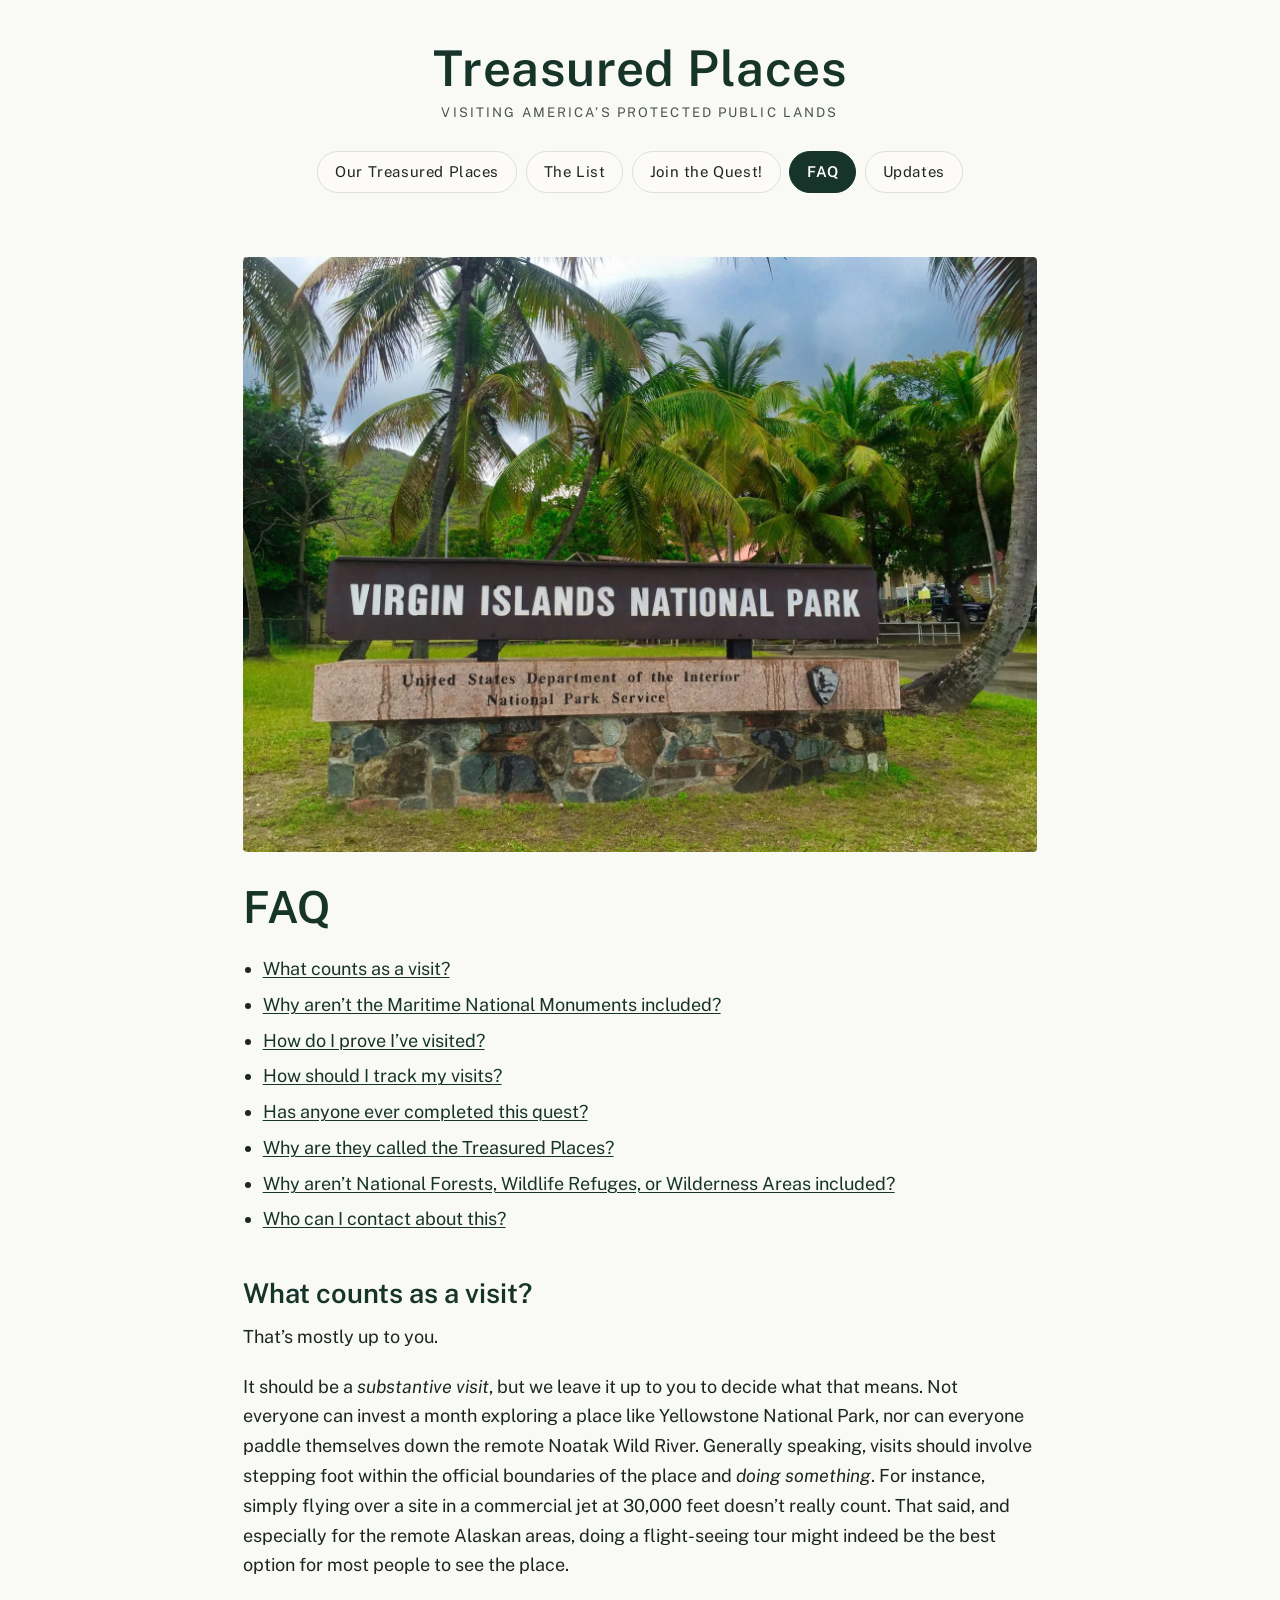
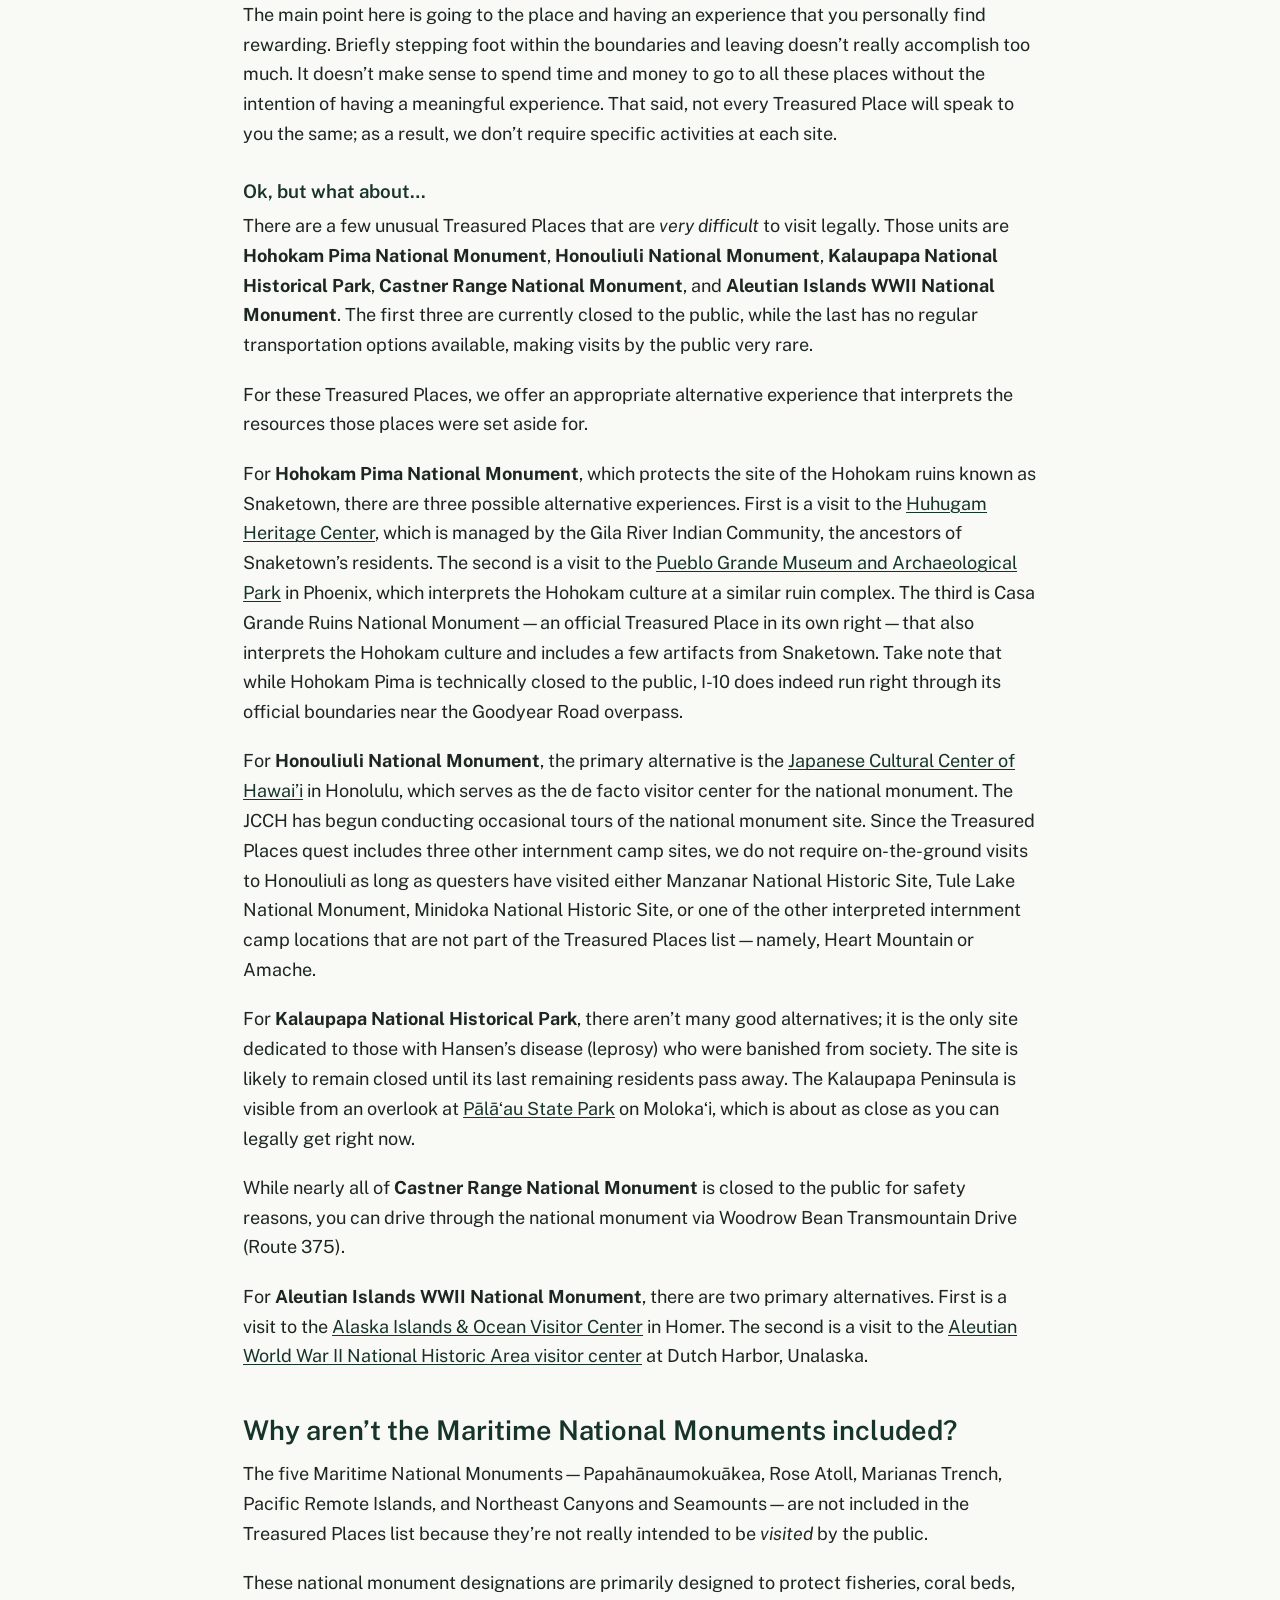
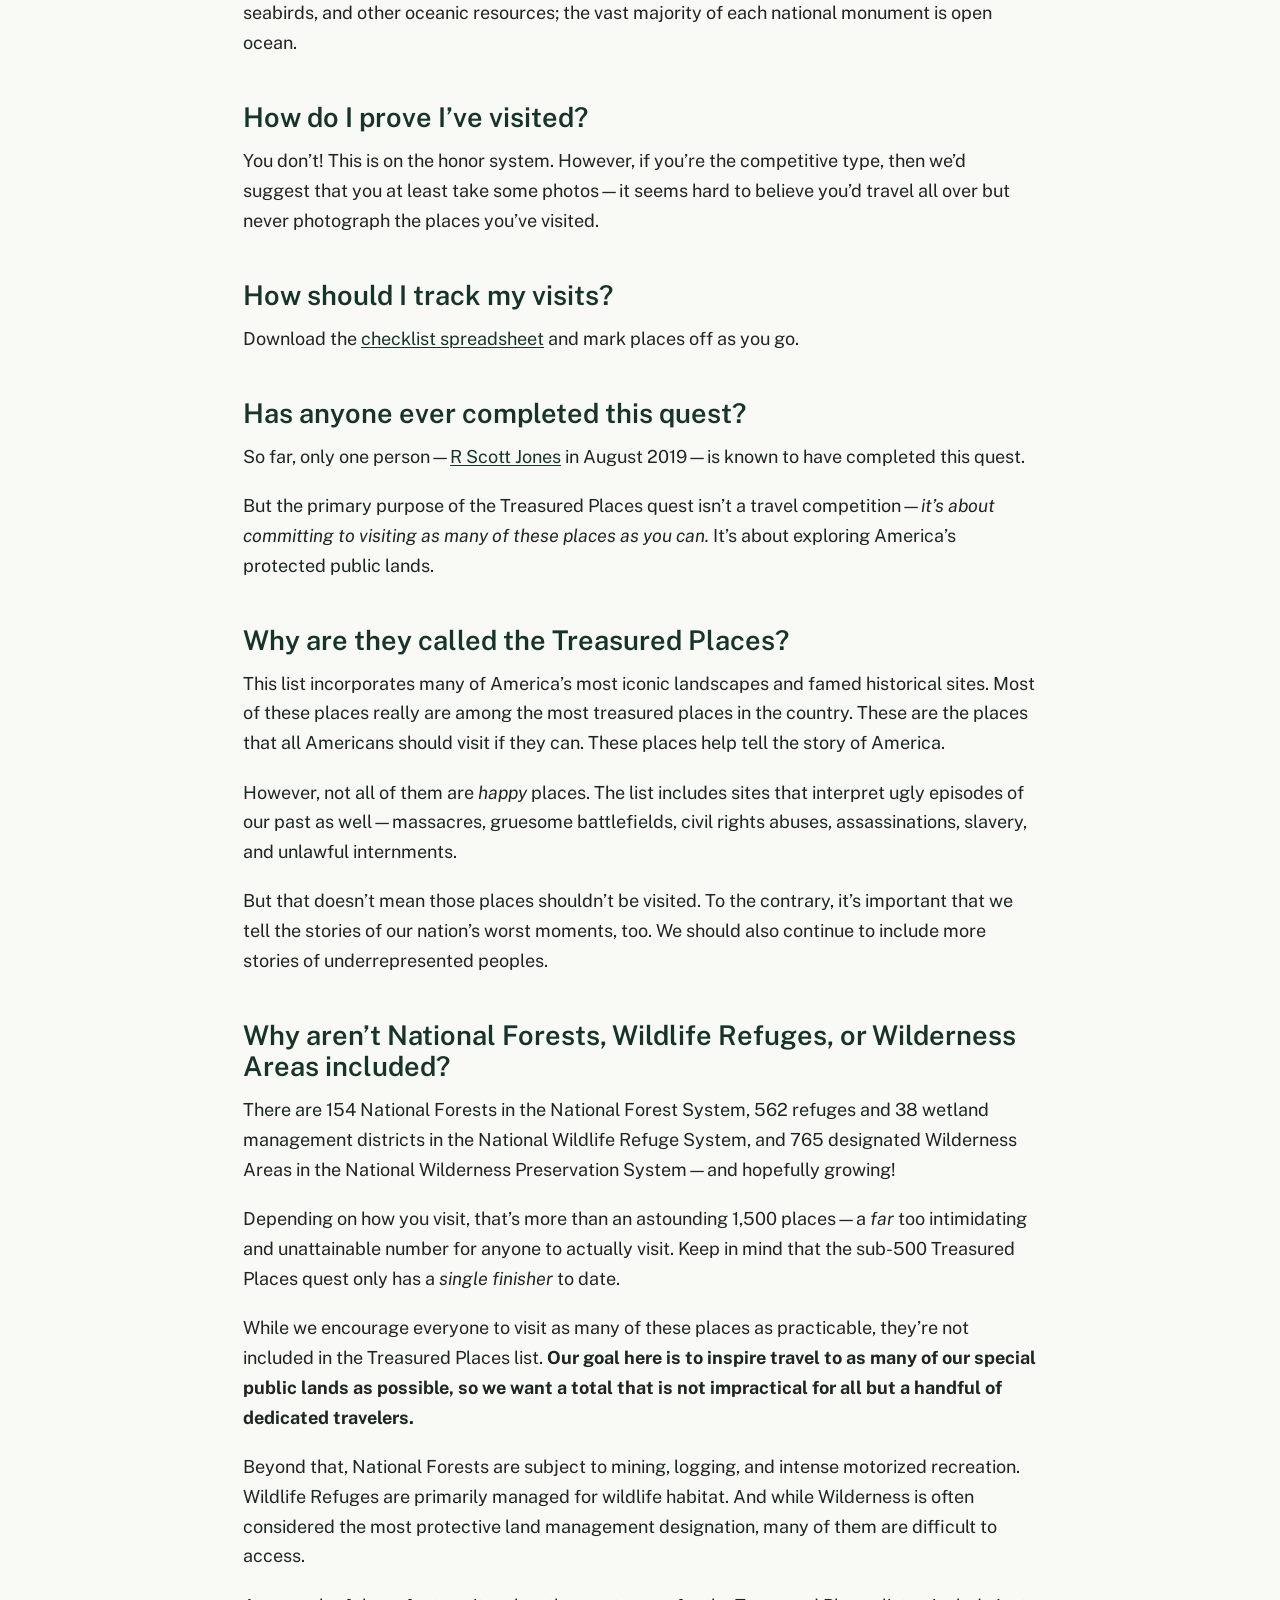
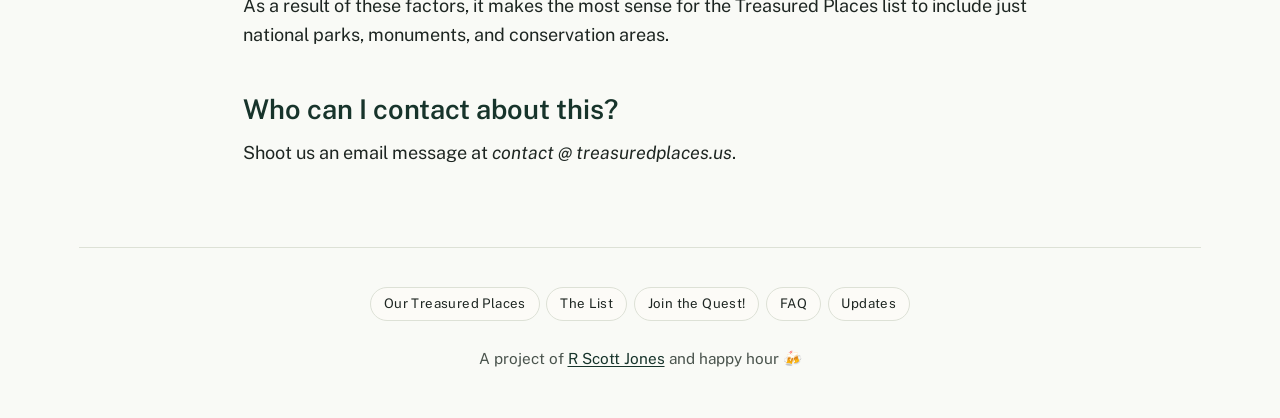
==== faq/index.html @ c6e3995e "Add files via upload" ====
<!DOCTYPE html>

<html lang="en">
<head>
<meta charset="utf-8"/>
<meta content="width=device-width, initial-scale=1" name="viewport"/>
<title>FAQ — Treasured Places</title>
<meta content="What counts as a visit, why the Maritime National Monuments are left out, how to track your progress, and other questions about the Treasured Places quest." name="description"/>
<link href="https://www.treasuredplaces.us/faq/" rel="canonical"/>
<link href="https://fonts.googleapis.com" rel="preconnect"/>
<link crossorigin="" href="https://fonts.gstatic.com" rel="preconnect"/>
<link href="https://fonts.googleapis.com/css2?family=Public+Sans:ital,wght@0,400;0,600;0,700;0,800;1,400&amp;display=swap" rel="stylesheet"/>
<link href="/assets/site.css" rel="stylesheet"/>
</head>
<body>
<a class="skip" href="#content">Skip to content</a>
<div class="page">
<header class="masthead">
<div class="sign">
<div class="sign-inner">
<a href="/">
<p class="sign-title">Treasured Places</p>
<p class="sign-tagline">Visiting America’s Protected Public Lands</p>
</a>
</div>
</div>
</header>
<nav aria-label="Main" class="nav-bar">
<div class="nav-wrap">
<button aria-controls="site-nav" aria-expanded="false" class="nav-toggle" type="button">
<span aria-hidden="true" class="bars"></span> Menu
    </button>
<ul class="nav-list" id="site-nav">
<li><a href="/">Our Treasured Places</a></li>
<li><a href="/list/">The List</a></li>
<li><a href="/join/">Join the Quest!</a></li>
<li><a aria-current="page" href="/faq/">FAQ</a></li>
<li><a href="/updates/">Updates</a></li>
</ul>
</div>
</nav>
<main id="content">
<div class="wrap">
<figure class="hero-figure">
<img alt="Virgin Islands National Park entrance sign" height="1200" src="/images/faq-hero.jpg" width="1600"/>
</figure>
<h1>FAQ</h1>
<ul class="toc">
<li><a href="#whatcounts">What counts as a visit?</a></li>
<li><a href="#maritime">Why aren’t the Maritime National Monuments included?</a></li>
<li><a href="#proof">How do I prove I’ve visited?</a></li>
<li><a href="#track">How should I track my visits?</a></li>
<li><a href="#finishers">Has anyone ever completed this quest?</a></li>
<li><a href="#treasured">Why are they called the Treasured Places?</a></li>
<li><a href="#otherlands">Why aren’t National Forests, Wildlife Refuges, or Wilderness Areas included?</a></li>
<li><a href="#contact">Who can I contact about this?</a></li>
</ul>
<h2 id="whatcounts">What counts as a visit?</h2>
<p>That’s mostly up to you.</p>
<p>It should be a <em>substantive visit</em>, but we leave it up to you to decide what that means. Not everyone can invest a month exploring a place like Yellowstone National Park, nor can everyone paddle themselves down the remote Noatak Wild River. Generally speaking, visits should involve stepping foot within the official boundaries of the place and <em>doing something</em>. For instance, simply flying over a site in a commercial jet at 30,000 feet doesn’t really count. That said, and especially for the remote Alaskan areas, doing a flight-seeing tour might indeed be the best option for most people to see the place.</p>
<p>The main point here is going to the place and having an experience that you personally find rewarding. Briefly stepping foot within the boundaries and leaving doesn’t really accomplish too much. It doesn’t make sense to spend time and money to go to all these places without the intention of having a meaningful experience. That said, not every Treasured Place will speak to you the same; as a result, we don’t require specific activities at each site.</p>
<h3 id="alternatives">Ok, but what about…</h3>
<p>There are a few unusual Treasured Places that are <em>very difficult</em> to visit legally. Those units are <strong>Hohokam Pima National Monument</strong>, <strong>Honouliuli National Monument</strong>, <strong>Kalaupapa National Historical Park</strong>, <strong>Castner Range National Monument</strong>, and <strong>Aleutian Islands WWII National Monument</strong>. The first three are currently closed to the public, while the last has no regular transportation options available, making visits by the public very rare.</p>
<p>For these Treasured Places, we offer an appropriate alternative experience that interprets the resources those places were set aside for.</p>
<p>For <strong>Hohokam Pima National Monument</strong>, which protects the site of the Hohokam ruins known as Snaketown, there are three possible alternative experiences. First is a visit to the <a href="http://www.grichhc.org/">Huhugam Heritage Center</a>, which is managed by the Gila River Indian Community, the ancestors of Snaketown’s residents. The second is a visit to the <a href="https://www.phoenix.gov/parks/arts-culture-history/pueblo-grande">Pueblo Grande Museum and Archaeological Park</a> in Phoenix, which interprets the Hohokam culture at a similar ruin complex. The third is Casa Grande Ruins National Monument—an official Treasured Place in its own right—that also interprets the Hohokam culture and includes a few artifacts from Snaketown. Take note that while Hohokam Pima is technically closed to the public, I-10 does indeed run right through its official boundaries near the Goodyear Road overpass.</p>
<p>For <strong>Honouliuli National Monument</strong>, the primary alternative is the <a href="https://www.jcch.com/">Japanese Cultural Center of Hawai’i</a> in Honolulu, which serves as the de facto visitor center for the national monument. The JCCH has begun conducting occasional tours of the national monument site. Since the Treasured Places quest includes three other internment camp sites, we do not require on-the-ground visits to Honouliuli as long as questers have visited either Manzanar National Historic Site, Tule Lake National Monument, Minidoka National Historic Site, or one of the other interpreted internment camp locations that are not part of the Treasured Places list—namely, Heart Mountain or Amache.</p>
<p>For <strong>Kalaupapa National Historical Park</strong>, there aren’t many good alternatives; it is the only site dedicated to those with Hansen’s disease (leprosy) who were banished from society. The site is likely to remain closed until its last remaining residents pass away. The Kalaupapa Peninsula is visible from an overlook at <a href="https://dlnr.hawaii.gov/dsp/parks/molokai/palaau-state-park/">Pālāʻau State Park</a> on Molokaʻi, which is about as close as you can legally get right now.</p>
<p>While nearly all of <strong>Castner Range National Monument</strong> is closed to the public for safety reasons, you can drive through the national monument via Woodrow Bean Transmountain Drive (Route 375).</p>
<p>For <strong>Aleutian Islands WWII National Monument</strong>, there are two primary alternatives. First is a visit to the <a href="https://www.fws.gov/refuge/alaska-maritime">Alaska Islands &amp; Ocean Visitor Center</a> in Homer. The second is a visit to the <a href="https://www.nps.gov/aleu/planyourvisit/visitorcenters.htm">Aleutian World War II National Historic Area visitor center</a> at Dutch Harbor, Unalaska.</p>
<h2 id="maritime">Why aren’t the Maritime National Monuments included?</h2>
<p>The five Maritime National Monuments—Papahānaumokuākea, Rose Atoll, Marianas Trench, Pacific Remote Islands, and Northeast Canyons and Seamounts—are not included in the Treasured Places list because they’re not really intended to be <em>visited</em> by the public.</p>
<p>These national monument designations are primarily designed to protect fisheries, coral beds, seabirds, and other oceanic resources; the vast majority of each national monument is open ocean.</p>
<h2 id="proof">How do I prove I’ve visited?</h2>
<p>You don’t! This is on the honor system. However, if you’re the competitive type, then we’d suggest that you at least take some photos—it seems hard to believe you’d travel all over but never photograph the places you’ve visited.</p>
<h2 id="track">How should I track my visits?</h2>
<p>Download the <a download="" href="/data/treasured-places-checklist.csv">checklist spreadsheet</a> and mark places off as you go.</p>
<h2 id="finishers">Has anyone ever completed this quest?</h2>
<p>So far, only one person—<a href="https://rscottjones.com">R Scott Jones</a> in August 2019—is known to have completed this quest.</p>
<p>But the primary purpose of the Treasured Places quest isn’t a travel competition—<em>it’s about committing to visiting as many of these places as you can.</em> It’s about exploring America’s protected public lands.</p>
<h2 id="treasured">Why are they called the Treasured Places?</h2>
<p>This list incorporates many of America’s most iconic landscapes and famed historical sites. Most of these places really are among the most treasured places in the country. These are the places that all Americans should visit if they can. These places help tell the story of America.</p>
<p>However, not all of them are <em>happy</em> places. The list includes sites that interpret ugly episodes of our past as well—massacres, gruesome battlefields, civil rights abuses, assassinations, slavery, and unlawful internments.</p>
<p>But that doesn’t mean those places shouldn’t be visited. To the contrary, it’s important that we tell the stories of our nation’s worst moments, too. We should also continue to include more stories of underrepresented peoples.</p>
<h2 id="otherlands">Why aren’t National Forests, Wildlife Refuges, or Wilderness Areas included?</h2>
<p>There are 154 National Forests in the National Forest System, 562 refuges and 38 wetland management districts in the National Wildlife Refuge System, and 765 designated Wilderness Areas in the National Wilderness Preservation System—and hopefully growing!</p>
<p>Depending on how you visit, that’s more than an astounding 1,500 places—a <em>far</em> too intimidating and unattainable number for anyone to actually visit. Keep in mind that the sub-500 Treasured Places quest only has a <em>single finisher</em> to date.</p>
<p>While we encourage everyone to visit as many of these places as practicable, they’re not included in the Treasured Places list. <strong>Our goal here is to inspire travel to as many of our special public lands as possible, so we want a total that is not impractical for all but a handful of dedicated travelers.</strong></p>
<p>Beyond that, National Forests are subject to mining, logging, and intense motorized recreation. Wildlife Refuges are primarily managed for wildlife habitat. And while Wilderness is often considered the most protective land management designation, many of them are difficult to access.</p>
<p>As a result of these factors, it makes the most sense for the Treasured Places list to include just national parks, monuments, and conservation areas.</p>
<h2 id="contact">Who can I contact about this?</h2>
<p>Shoot us an email message at <em>contact @ treasuredplaces.us</em>.</p>
</div>
</main>
<footer class="site-footer">
<div class="footer-wrap">
<ul class="footer-nav">
<li><a href="/">Our Treasured Places</a></li>
<li><a href="/list/">The List</a></li>
<li><a href="/join/">Join the Quest!</a></li>
<li><a href="/faq/">FAQ</a></li>
<li><a href="/updates/">Updates</a></li>
</ul>
<p class="colophon">A project of <a href="https://rscottjones.com">R Scott Jones</a> and happy hour 🍻</p>
</div>
</footer>
</div>
<script src="/assets/nav.js"></script>
</body>
</html>
---- assets/site.css ----
/* Treasured Places — site styles
   Palette and type are set once here; every page uses this file. */

:root {
  --pine:        #17342b;
  --pine-deep:   #0d201a;
  --bark:        #46341f;
  --bark-light:  #5c462c;
  --paper:       #f9faf6;
  --paper-warm:  #fcfbf7;
  --ink:         #1e2622;
  --ink-soft:    #4a544d;
  --gold:        #c9a227;
  --rule:        #dde1d6;

  --display: "Public Sans", -apple-system, BlinkMacSystemFont, "Segoe UI", Roboto, Helvetica, Arial, sans-serif;
  --body: "Public Sans", -apple-system, BlinkMacSystemFont, "Segoe UI", Roboto, Helvetica, Arial, sans-serif;

  --measure: 49rem;
  --wide: 66rem;
}

*, *::before, *::after { box-sizing: border-box; }

html { font-size: 106.25%; -webkit-text-size-adjust: 100%; }

body {
  margin: 0;
  background: var(--paper);
  color: var(--ink);
  font-family: var(--body);
  font-size: 1.0625rem;
  line-height: 1.65;
}

img { max-width: 100%; height: auto; display: block; }

a { color: var(--pine); text-decoration-thickness: 1px; text-underline-offset: 2px; }
a:hover { color: var(--bark); }

:focus-visible {
  outline: 3px solid var(--gold);
  outline-offset: 2px;
}

.skip {
  position: absolute;
  left: -9999px;
  top: 0;
  background: var(--pine);
  color: #fff;
  padding: 0.75rem 1rem;
  z-index: 100;
}
.skip:focus { left: 0; }

/* ---------- Page-wide bounding column ---------- */

.page {
  max-width: var(--wide);
  margin: 0 auto;
}

/* ---------- Header: routed park sign ---------- */

.masthead {
  padding: 2rem 1rem 0.5rem;
}

.sign-inner {
  padding: 0.5rem 1rem;
  text-align: center;
}

.sign a { color: inherit; text-decoration: none; display: inline-block; }

.sign-title {
  font-family: var(--display);
  font-weight: 600;
  font-size: clamp(1.7rem, 6.5vw, 2.9rem);
  line-height: 1.05;
  letter-spacing: 0.01em;
  margin: 0;
  color: var(--pine);
}

.sign-tagline {
  margin: 0.45rem 0 0;
  font-size: 0.78rem;
  letter-spacing: 0.16em;
  text-transform: uppercase;
  color: var(--ink-soft);
}

/* ---------- Navigation ---------- */

.nav-bar {
  padding: 0.5rem 1rem 1.25rem;
}

.nav-toggle {
  display: flex;
  align-items: center;
  justify-content: center;
  gap: 0.6rem;
  width: 100%;
  background: none;
  border: 1px solid var(--rule);
  border-radius: 4px;
  color: var(--pine);
  font: inherit;
  font-size: 0.85rem;
  letter-spacing: 0.14em;
  text-transform: uppercase;
  padding: 0.6rem 0.85rem;
  cursor: pointer;
}

.nav-toggle:hover { border-color: var(--gold); }

.nav-toggle .bars {
  position: relative;
  width: 18px;
  height: 2px;
  background: var(--pine);
  flex: 0 0 auto;
}
.nav-toggle .bars::before,
.nav-toggle .bars::after {
  content: "";
  position: absolute;
  left: 0;
  width: 18px;
  height: 2px;
  background: var(--pine);
  transition: transform 0.18s ease;
}
.nav-toggle .bars::before { top: -6px; }
.nav-toggle .bars::after { top: 6px; }

.nav-toggle[aria-expanded="true"] .bars { background: transparent; }
.nav-toggle[aria-expanded="true"] .bars::before { transform: translateY(6px) rotate(45deg); }
.nav-toggle[aria-expanded="true"] .bars::after { transform: translateY(-6px) rotate(-45deg); }

.nav-list {
  list-style: none;
  margin: 1rem 0 0;
  padding: 0;
  display: flex;
  flex-wrap: wrap;
  justify-content: center;
  gap: 0.5rem;
}

.nav-list[hidden] { display: none; }

.nav-list a {
  display: inline-block;
  padding: 0.45rem 1rem;
  color: var(--ink);
  background: var(--paper-warm);
  border: 1px solid var(--rule);
  border-radius: 999px;
  text-decoration: none;
  font-size: 0.88rem;
  letter-spacing: 0.04em;
  transition: background-color 0.15s ease, color 0.15s ease, border-color 0.15s ease;
}

.nav-list a:hover,
.nav-list a:focus-visible {
  background: var(--pine);
  border-color: var(--pine);
  color: #fff;
}

.nav-list a[aria-current="page"] {
  background: var(--pine);
  border-color: var(--pine);
  color: #fff;
  font-weight: 600;
}

@media (min-width: 46rem) {
  .nav-toggle { display: none; }
  .nav-list[hidden] { display: flex; }
  .nav-list { margin-top: 0; }
}

/* ---------- Page body ---------- */

main { display: block; }

.hero-figure { margin: 0 0 1.75rem; }
.hero-figure img {
  display: block;
  width: 100%;
  height: auto;
  border-radius: 4px;
}
.hero-figure figcaption {
  margin: 0.6rem 0 0;
  font-size: 0.8rem;
  color: var(--ink-soft);
}

.wrap {
  max-width: var(--measure);
  margin: 0 auto;
  padding: 2.5rem 1.15rem 3.5rem;
}


h1, h2, h3 {
  font-family: var(--display);
  color: var(--pine);
  line-height: 1.15;
  font-weight: 600;
}

h1 {
  font-size: clamp(1.85rem, 5.5vw, 2.6rem);
  margin: 0 0 1.25rem;
}

h2 {
  font-size: clamp(1.3rem, 4vw, 1.6rem);
  margin: 2.6rem 0 0.75rem;
}

h3 {
  font-size: 1.1rem;
  margin: 1.9rem 0 0.5rem;
}

p { margin: 0 0 1.15rem; }

.lede { font-size: 1.15rem; color: var(--ink); }

.tally-grid {
  display: grid;
  grid-template-columns: 1fr;
  gap: 0.75rem;
  margin: 1.75rem 0 0.75rem;
}

@media (min-width: 30rem) {
  .tally-grid { grid-template-columns: repeat(3, minmax(0, 1fr)); }
}

.tally-card {
  background: var(--paper-warm);
  border: 2px solid var(--pine);
  border-radius: 12px;
  padding: 1.25rem 0.75rem;
  text-align: center;
}

.tally-card .count {
  font-weight: 800;
  font-size: 2.5rem;
  color: var(--pine);
  line-height: 1.1;
}

.tally-card .label {
  display: block;
  font-weight: 700;
  font-size: 0.8rem;
  color: var(--pine);
  margin-top: 0.5rem;
  letter-spacing: 0.03em;
  line-height: 1.35;
}

.tally-total {
  background: var(--pine);
  border: 2px solid var(--pine);
  border-radius: 12px;
  padding: 1.5rem;
  min-height: 6.75rem;
  display: flex;
  align-items: center;
  justify-content: center;
}

.tally-total-inner { display: inline-block; text-align: right; }

.tally-total .line {
  font-weight: 700;
  font-size: 1.6rem;
  color: #fff;
  line-height: 1.05;
  white-space: nowrap;
}

@media (min-width: 30rem) {
  .tally-total .line { font-size: 2.1rem; }
}

.tally-total .caption {
  display: block;
  font-weight: 400;
  font-size: 0.7rem;
  color: #a9c0b4;
  margin-top: 0.15rem;
  letter-spacing: 0.05em;
}

blockquote {
  margin: 1.75rem 0;
  padding-left: 1.15rem;
  border-left: 3px solid var(--rule);
  font-style: italic;
  color: var(--ink-soft);
}

.btn-row { text-align: center; margin: 2rem 0; }

.btn {
  display: inline-block;
  background: var(--pine);
  color: #fff;
  text-decoration: none;
  font-weight: 600;
  letter-spacing: 0.03em;
  padding: 0.8rem 1.4rem;
  border-radius: 4px;
}
.btn:hover { background: var(--bark); color: #fff; }

.toc { padding-left: 1.15rem; }
.toc li { margin-bottom: 0.35rem; }

.note {
  font-size: 0.9rem;
  color: var(--ink-soft);
}

.info-box,
.alert-box {
  margin: 1.5rem 0;
  padding: 1rem 1.25rem;
  border-left: 4px solid;
  border-radius: 2px;
}
.info-box > :last-child,
.alert-box > :last-child { margin-bottom: 0; }

.info-box {
  background: #eaf4fb;
  border-left-color: #4a90c4;
}

.alert-box {
  background: #fdf6da;
  border-left-color: #cc9a1e;
}

/* ---------- The list ---------- */

.filters {
  display: grid;
  gap: 0.7rem;
  margin: 1.5rem 0 0.85rem;
  padding: 1.1rem;
  background: var(--paper-warm);
  border: 1px solid var(--rule);
  border-radius: 4px;
}

@media (min-width: 40rem) {
  .filters { grid-template-columns: 2fr 1fr 1fr 1fr; align-items: end; }
}

.filters label {
  display: block;
  font-size: 0.72rem;
  letter-spacing: 0.13em;
  text-transform: uppercase;
  color: var(--ink-soft);
  margin-bottom: 0.3rem;
}

.filters input,
.filters select {
  width: 100%;
  height: 2.85rem;
  font: inherit;
  font-size: 1rem;
  line-height: 1.2;
  padding: 0 0.7rem;
  border: 1px solid var(--rule);
  border-radius: 3px;
  background: #fff;
  color: var(--ink);
}

.result-count {
  font-size: 0.85rem;
  color: var(--ink-soft);
  margin: 0 0 1rem;
  font-variant-numeric: tabular-nums;
}

.list-table {
  width: 100%;
  border-collapse: collapse;
  font-size: 0.98rem;
}

.list-table th {
  text-align: left;
  font-family: var(--body);
  font-size: 0.72rem;
  letter-spacing: 0.13em;
  text-transform: uppercase;
  color: var(--ink-soft);
  border-bottom: 2px solid var(--pine);
  padding: 0.5rem 0.6rem;
}

.list-table td {
  padding: 0.65rem 0.6rem;
  border-bottom: 1px solid var(--rule);
  vertical-align: top;
}

.list-table tr:hover td { background: var(--paper-warm); }

/* Column widths: place name takes the remaining space; the three
   code columns stay tight so the table doesn't drift around. */
.list-table th:nth-child(2),
.list-table td:nth-child(2) { width: 5rem; }
.list-table th:nth-child(3),
.list-table td:nth-child(3) { width: 7rem; }
.list-table th:nth-child(4),
.list-table td:nth-child(4) { width: 9.5rem; }

.type-code {
  display: inline-block;
  font-size: 0.78rem;
  letter-spacing: 0.06em;
  font-weight: 600;
  color: var(--bark);
  white-space: nowrap;
}

.states { color: var(--ink-soft); font-size: 0.92rem; }
.managers { color: var(--ink-soft); font-size: 0.92rem; white-space: nowrap; }

.rownote {
  font-size: 0.75rem;
  text-transform: uppercase;
  letter-spacing: 0.08em;
  margin-left: 0.4rem;
}

/* Table collapses to stacked rows on small screens */
@media (max-width: 39.99rem) {
  .list-table thead { position: absolute; left: -9999px; }
  .list-table tr {
    display: block;
    border-bottom: 1px solid var(--rule);
    padding: 0.7rem 0;
  }
  .list-table td { display: inline; border: 0; padding: 0; }
  /* The fixed column widths above don't apply once rows stack. */
  .list-table td:nth-child(2),
  .list-table td:nth-child(3),
  .list-table td:nth-child(4) { width: auto; }
  .list-table td[data-col="name"] { display: block; font-size: 1.02rem; }
  .list-table td[data-col="type"]::after { content: " · "; color: var(--rule); }
  .list-table td[data-col="managers"]::after { content: " · "; color: var(--rule); }
  .list-table td[data-col="type"],
  .list-table td[data-col="states"],
  .list-table td[data-col="managers"] { font-size: 0.85rem; }
}

.abbrev {
  list-style: none;
  padding: 0;
  margin: 1rem 0 0;
  display: grid;
  gap: 0.45rem 1.25rem;
}
@media (min-width: 34rem) { .abbrev { grid-template-columns: 1fr 1fr; } }
.abbrev li { font-size: 0.92rem; }
.abbrev b { font-family: var(--display); color: var(--bark); }

/* ---------- Updates ---------- */

.post { padding-bottom: 2.25rem; border-bottom: 1px solid var(--rule); margin-bottom: 2.25rem; }
.post:last-of-type { border-bottom: 0; }
.post h2 { margin-top: 0; }

/* ---------- Quest roster ---------- */

.roster { list-style: none; padding: 0; margin: 1rem 0; }
.roster li { padding: 0.55rem 0; border-bottom: 1px solid var(--rule); }
.roster .finisher { font-weight: 700; }
.roster .links { display: block; margin: 0.2rem 0 0 1rem; font-size: 0.85rem; color: var(--ink-soft); }

.form-embed {
  margin: 1.5rem 0;
  border: 1px solid var(--rule);
  border-radius: 4px;
  overflow: hidden;
  background: #fff;
}
.form-embed iframe { display: block; width: 100%; border: 0; min-height: 720px; }

/* ---------- Footer ---------- */

.site-footer {
  color: var(--ink-soft);
  padding: 2.25rem 1.15rem 2.75rem;
  font-size: 0.9rem;
  text-align: center;
  border-top: 1px solid var(--rule);
}

.footer-nav {
  list-style: none;
  display: flex;
  flex-wrap: wrap;
  justify-content: center;
  gap: 0.4rem;
  padding: 0;
  margin: 0 0 1.5rem;
}
.footer-nav a {
  display: inline-block;
  padding: 0.3rem 0.75rem;
  color: var(--ink);
  background: var(--paper-warm);
  border: 1px solid var(--rule);
  border-radius: 999px;
  text-decoration: none;
  font-size: 0.78rem;
  letter-spacing: 0.03em;
  transition: background-color 0.15s ease, color 0.15s ease, border-color 0.15s ease;
}
.footer-nav a:hover,
.footer-nav a:focus-visible {
  background: var(--pine);
  border-color: var(--pine);
  color: #fff;
}

.colophon { margin: 0; }
.colophon a { color: var(--pine); }

@media (prefers-reduced-motion: reduce) {
  *, *::before, *::after { transition: none !important; animation: none !important; }
}
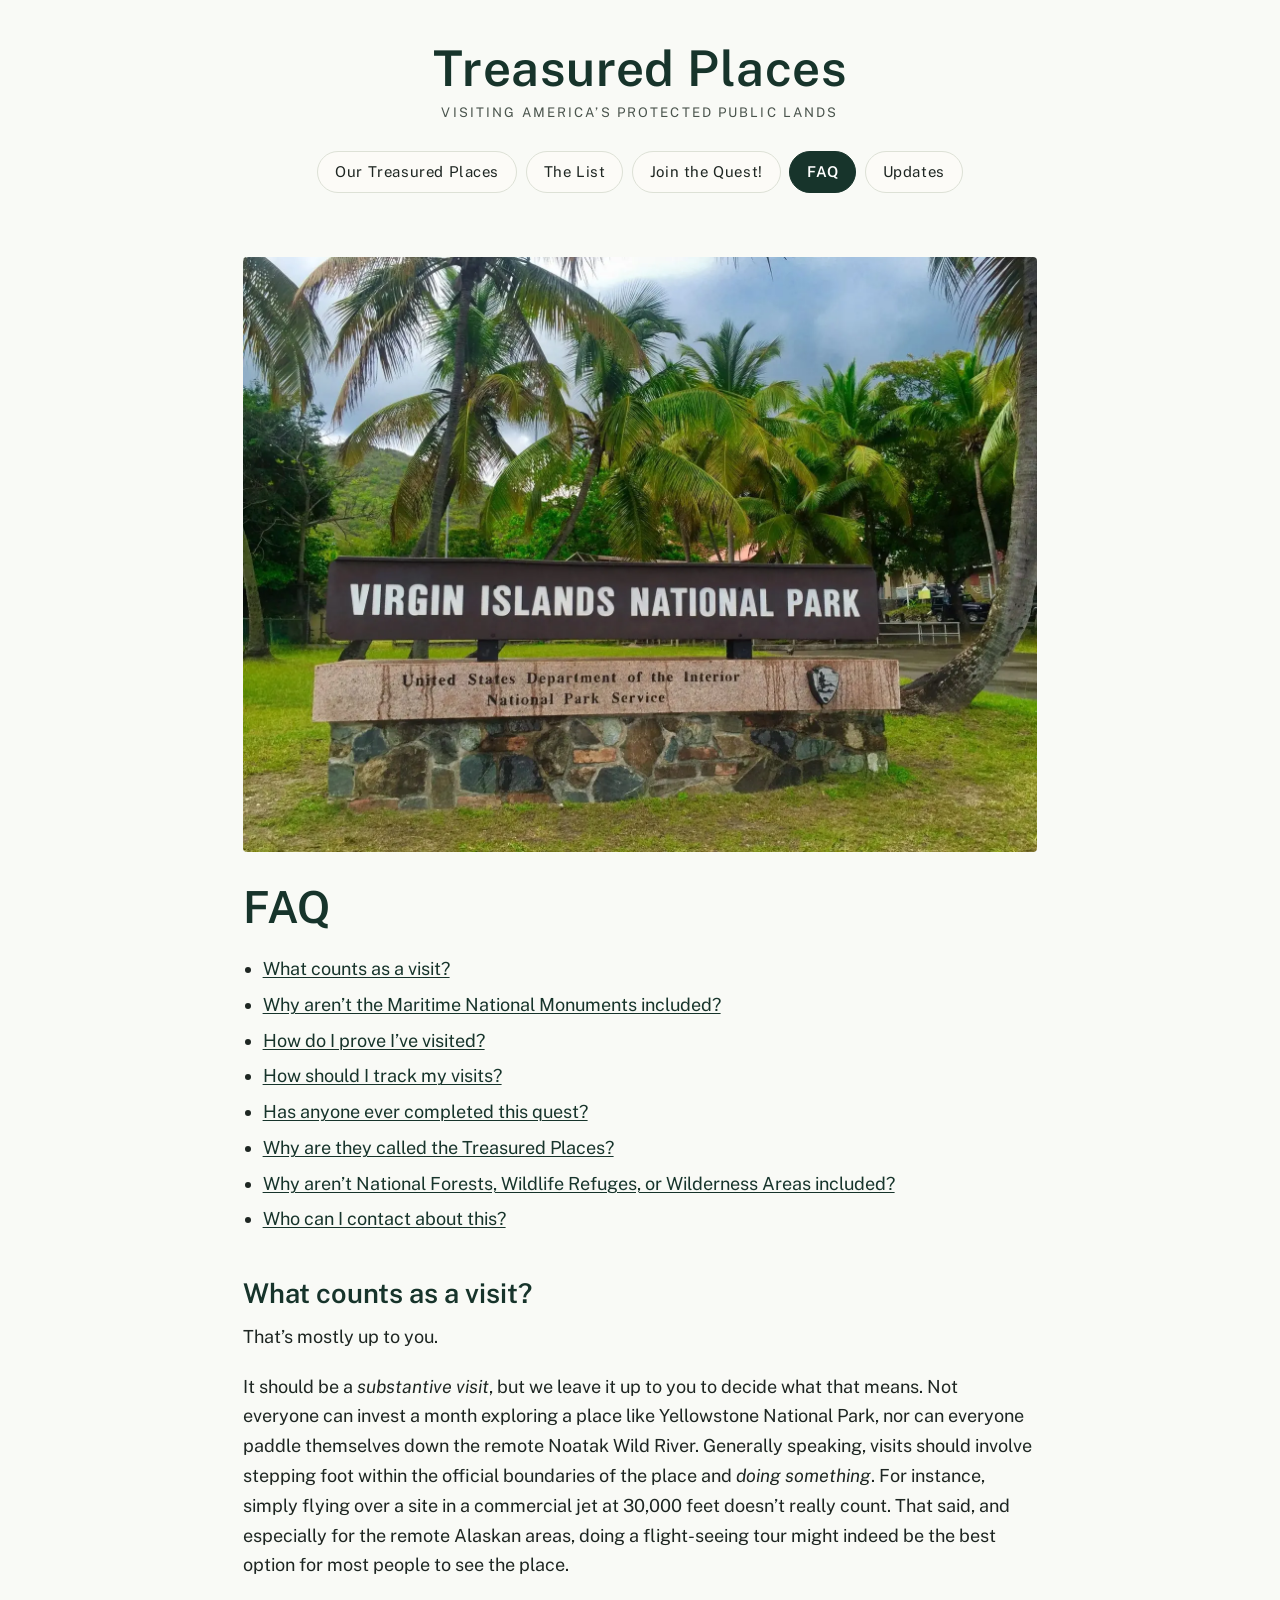
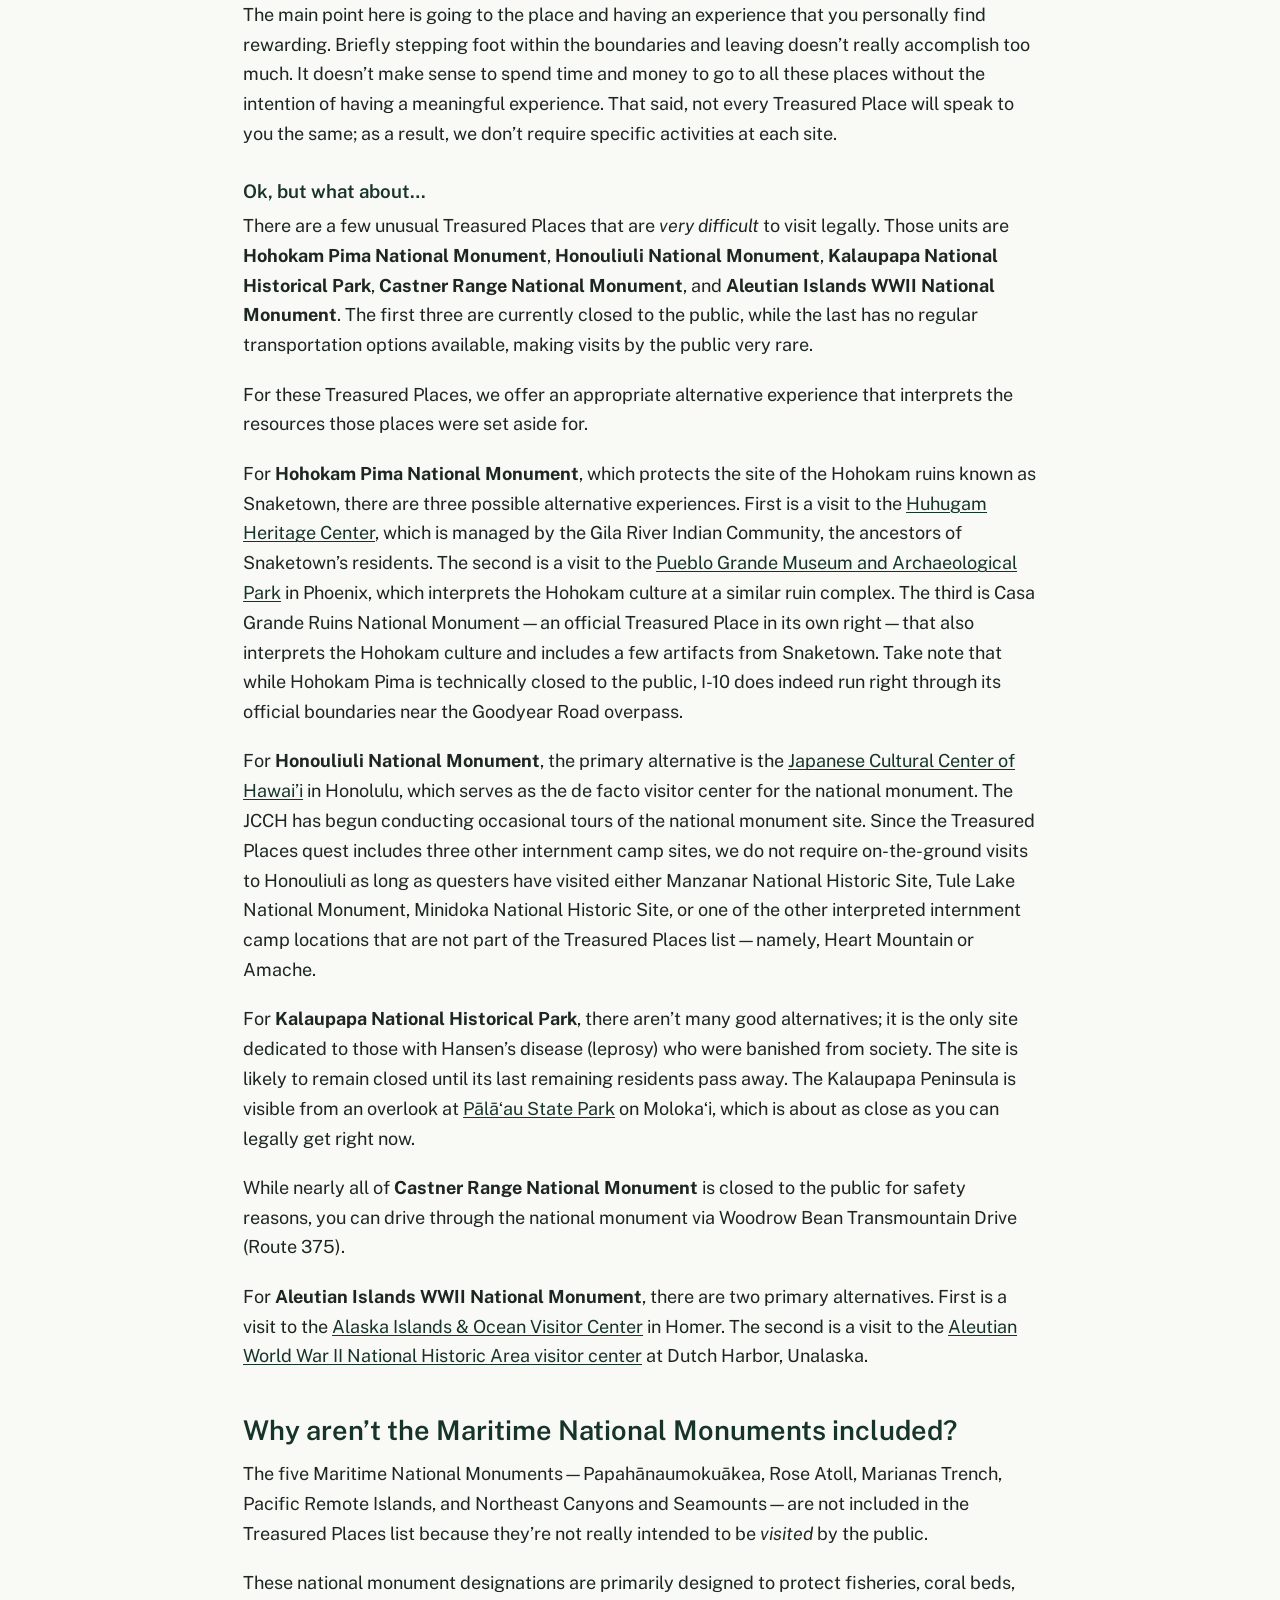
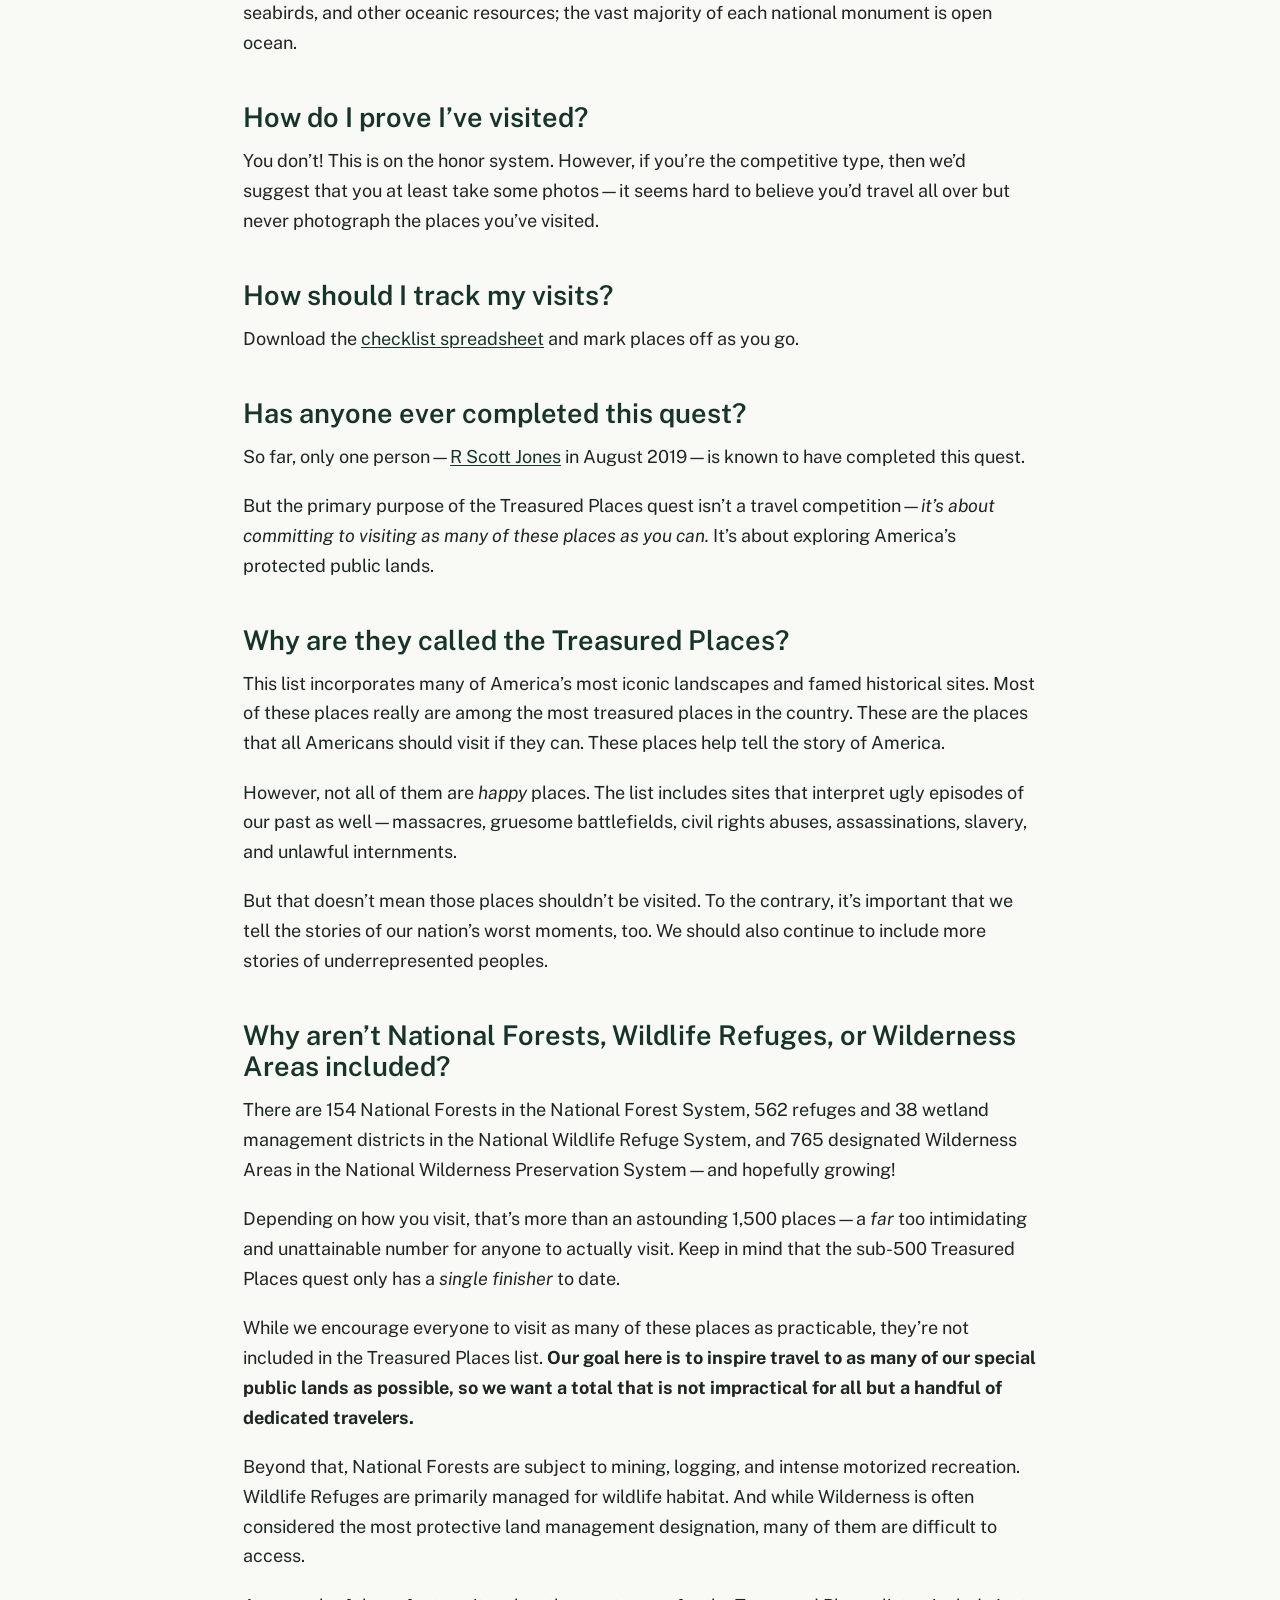
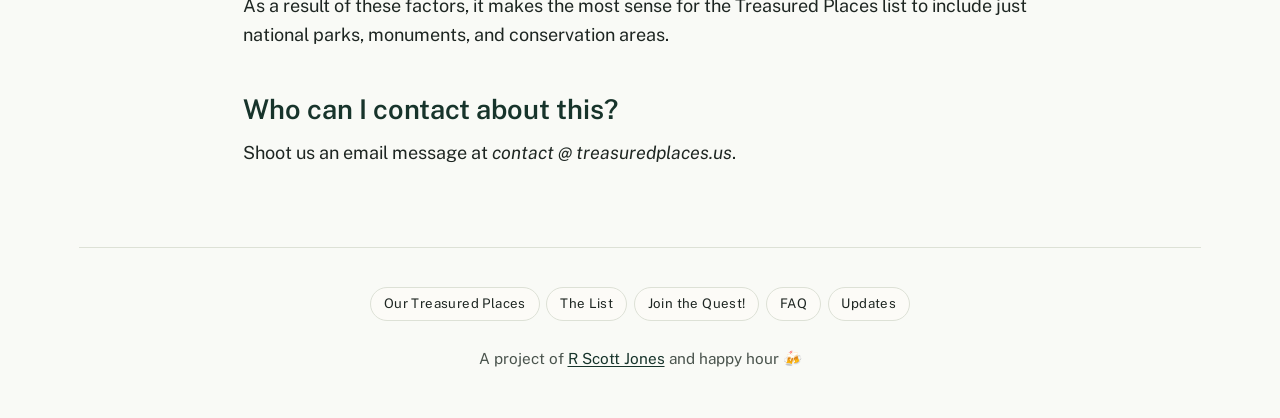
==== commit 1cc9c146: "Add files via upload" ====
--- a/faq/index.html
+++ b/faq/index.html
@@ -11,6 +11,20 @@
 <link crossorigin="" href="https://fonts.gstatic.com" rel="preconnect"/>
 <link href="https://fonts.googleapis.com/css2?family=Public+Sans:ital,wght@0,400;0,600;0,700;0,800;1,400&amp;display=swap" rel="stylesheet"/>
 <link href="/assets/site.css" rel="stylesheet"/>
+<script defer src="https://tinylytics.app/embed/gyaA7aMjQQZesrWQ5vDx.js"></script>
+<link rel="icon" href="/favicon.svg" type="image/svg+xml"/>
+<link rel="icon" href="/favicon-32.png" sizes="32x32" type="image/png"/>
+<link rel="apple-touch-icon" href="/apple-touch-icon.png"/>
+<meta property="og:type" content="website"/>
+<meta property="og:site_name" content="Treasured Places"/>
+<meta property="og:title" content="FAQ — Treasured Places"/>
+<meta property="og:description" content="What counts as a visit, why the Maritime National Monuments are left out, how to track your progress, and other questions about the Treasured Places quest."/>
+<meta property="og:url" content="https://www.treasuredplaces.us/faq/"/>
+<meta property="og:image" content="https://www.treasuredplaces.us/images/social-card.jpg"/>
+<meta property="og:image:width" content="1200"/>
+<meta property="og:image:height" content="630"/>
+<meta property="og:image:alt" content="A wooden national park sign reading Thank You For Visiting Your National Park"/>
+<meta name="twitter:card" content="summary_large_image"/>
 </head>
 <body>
 <a class="skip" href="#content">Skip to content</a>
@@ -27,9 +41,6 @@
 </header>
 <nav aria-label="Main" class="nav-bar">
 <div class="nav-wrap">
-<button aria-controls="site-nav" aria-expanded="false" class="nav-toggle" type="button">
-<span aria-hidden="true" class="bars"></span> Menu
-    </button>
 <ul class="nav-list" id="site-nav">
 <li><a href="/">Our Treasured Places</a></li>
 <li><a href="/list/">The List</a></li>
@@ -42,7 +53,7 @@
 <main id="content">
 <div class="wrap">
 <figure class="hero-figure">
-<img alt="Virgin Islands National Park entrance sign" height="1200" src="/images/faq-hero.jpg" width="1600"/>
+<img alt="Virgin Islands National Park entrance sign" height="1200" src="/images/faq-hero.webp" width="1600"/>
 </figure>
 <h1>FAQ</h1>
 <ul class="toc">
@@ -104,6 +115,5 @@
 </div>
 </footer>
 </div>
-<script src="/assets/nav.js"></script>
 </body>
 </html>
--- a/assets/site.css
+++ b/assets/site.css
@@ -98,61 +98,15 @@
   padding: 0.5rem 1rem 1.25rem;
 }
 
-.nav-toggle {
-  display: flex;
-  align-items: center;
-  justify-content: center;
-  gap: 0.6rem;
-  width: 100%;
-  background: none;
-  border: 1px solid var(--rule);
-  border-radius: 4px;
-  color: var(--pine);
-  font: inherit;
-  font-size: 0.85rem;
-  letter-spacing: 0.14em;
-  text-transform: uppercase;
-  padding: 0.6rem 0.85rem;
-  cursor: pointer;
-}
-
-.nav-toggle:hover { border-color: var(--gold); }
-
-.nav-toggle .bars {
-  position: relative;
-  width: 18px;
-  height: 2px;
-  background: var(--pine);
-  flex: 0 0 auto;
-}
-.nav-toggle .bars::before,
-.nav-toggle .bars::after {
-  content: "";
-  position: absolute;
-  left: 0;
-  width: 18px;
-  height: 2px;
-  background: var(--pine);
-  transition: transform 0.18s ease;
-}
-.nav-toggle .bars::before { top: -6px; }
-.nav-toggle .bars::after { top: 6px; }
-
-.nav-toggle[aria-expanded="true"] .bars { background: transparent; }
-.nav-toggle[aria-expanded="true"] .bars::before { transform: translateY(6px) rotate(45deg); }
-.nav-toggle[aria-expanded="true"] .bars::after { transform: translateY(-6px) rotate(-45deg); }
-
 .nav-list {
   list-style: none;
-  margin: 1rem 0 0;
+  margin: 0;
   padding: 0;
   display: flex;
   flex-wrap: wrap;
   justify-content: center;
   gap: 0.5rem;
 }
-
-.nav-list[hidden] { display: none; }
 
 .nav-list a {
   display: inline-block;
@@ -181,12 +135,6 @@
   font-weight: 600;
 }
 
-@media (min-width: 46rem) {
-  .nav-toggle { display: none; }
-  .nav-list[hidden] { display: flex; }
-  .nav-list { margin-top: 0; }
-}
-
 /* ---------- Page body ---------- */
 
 main { display: block; }
@@ -266,7 +214,7 @@
 .tally-card .label {
   display: block;
   font-weight: 700;
-  font-size: 0.8rem;
+  font-size: 1rem;
   color: var(--pine);
   margin-top: 0.5rem;
   letter-spacing: 0.03em;
@@ -278,6 +226,7 @@
   border: 2px solid var(--pine);
   border-radius: 12px;
   padding: 1.5rem;
+  margin-bottom: 1.75rem;
   min-height: 6.75rem;
   display: flex;
   align-items: center;
@@ -319,15 +268,19 @@
 
 .btn {
   display: inline-block;
-  background: var(--pine);
+  background: var(--bark);
   color: #fff;
   text-decoration: none;
   font-weight: 600;
   letter-spacing: 0.03em;
-  padding: 0.8rem 1.4rem;
-  border-radius: 4px;
-}
-.btn:hover { background: var(--bark); color: #fff; }
+  padding: 0.8rem 1.5rem;
+  border-radius: 999px;
+  border: 2px solid var(--bark);
+  transition: background-color 0.15s ease, color 0.15s ease;
+}
+.btn:hover,
+.btn:focus-visible { background: #fff; color: var(--bark); }
+.btn .arrow { margin-right: 0.4rem; }
 
 .toc { padding-left: 1.15rem; }
 .toc li { margin-bottom: 0.35rem; }
@@ -336,6 +289,8 @@
   font-size: 0.9rem;
   color: var(--ink-soft);
 }
+
+.note--after-table { margin-top: 1.5rem; }
 
 .info-box,
 .alert-box {
@@ -350,6 +305,11 @@
 .info-box {
   background: #eaf4fb;
   border-left-color: #4a90c4;
+}
+
+.info-box--green {
+  background: #e9f4ee;
+  border-left-color: var(--pine);
 }
 
 .alert-box {
@@ -437,17 +397,19 @@
 .list-table th:nth-child(4),
 .list-table td:nth-child(4) { width: 9.5rem; }
 
-.type-code {
-  display: inline-block;
+.type-code,
+.states,
+.managers {
+  display: inline;
+  vertical-align: baseline;
   font-size: 0.78rem;
   letter-spacing: 0.06em;
   font-weight: 600;
   color: var(--bark);
-  white-space: nowrap;
-}
-
-.states { color: var(--ink-soft); font-size: 0.92rem; }
-.managers { color: var(--ink-soft); font-size: 0.92rem; white-space: nowrap; }
+}
+
+.type-code,
+.managers { white-space: nowrap; }
 
 .rownote {
   font-size: 0.75rem;
@@ -464,17 +426,21 @@
     border-bottom: 1px solid var(--rule);
     padding: 0.7rem 0;
   }
-  .list-table td { display: inline; border: 0; padding: 0; }
+  /* Must come after the display:block above, or filtered-out rows
+     stay visible on mobile. */
+  .list-table tr[hidden] { display: none; }
+  .list-table td { display: inline; border: 0; padding: 0; vertical-align: baseline; }
   /* The fixed column widths above don't apply once rows stack. */
   .list-table td:nth-child(2),
   .list-table td:nth-child(3),
   .list-table td:nth-child(4) { width: auto; }
   .list-table td[data-col="name"] { display: block; font-size: 1.02rem; }
-  .list-table td[data-col="type"]::after { content: " · "; color: var(--rule); }
-  .list-table td[data-col="managers"]::after { content: " · "; color: var(--rule); }
-  .list-table td[data-col="type"],
-  .list-table td[data-col="states"],
-  .list-table td[data-col="managers"] { font-size: 0.85rem; }
+  .list-table td[data-col="type"]::after,
+  .list-table td[data-col="managers"]::after {
+    content: "∙";
+    color: var(--ink-soft);
+    margin: 0 0.4em;
+  }
 }
 
 .abbrev {
@@ -496,10 +462,10 @@
 
 /* ---------- Quest roster ---------- */
 
-.roster { list-style: none; padding: 0; margin: 1rem 0; }
-.roster li { padding: 0.55rem 0; border-bottom: 1px solid var(--rule); }
+.roster { padding-left: 1.15rem; margin: 1rem 0; }
+.roster li { padding: 0.9rem 0; }
+.roster li::marker { color: var(--pine); }
 .roster .finisher { font-weight: 700; }
-.roster .links { display: block; margin: 0.2rem 0 0 1rem; font-size: 0.85rem; color: var(--ink-soft); }
 
 .form-embed {
   margin: 1.5rem 0;
@@ -554,3 +520,93 @@
 @media (prefers-reduced-motion: reduce) {
   *, *::before, *::after { transition: none !important; animation: none !important; }
 }
+
+/* ---------- Print ---------- */
+/* Tuned for the list page: someone printing a 495-row checklist for a
+   road-trip binder. Strips navigation and controls, forces the mobile
+   stacking off so the table prints as a real table, and lets rows break
+   across pages cleanly. */
+
+@media print {
+  /* Hide anything that isn't the content itself */
+  .nav-bar,
+  .site-footer,
+  .hero-figure,
+  .filters,
+  .result-count,
+  .skip,
+  .btn-row,
+  .form-embed {
+    display: none !important;
+  }
+
+  body {
+    background: #fff;
+    color: #000;
+    font-size: 10pt;
+  }
+
+  .page,
+  .wrap {
+    max-width: none;
+    margin: 0;
+    padding: 0;
+  }
+
+  /* Keep the site title as a header on the printed page */
+  .masthead { padding: 0 0 0.5rem; }
+  .sign-title { font-size: 18pt; color: #000; }
+  .sign-tagline { font-size: 8pt; color: #333; }
+
+  h1 { font-size: 16pt; color: #000; }
+  h2 { font-size: 13pt; color: #000; page-break-after: avoid; }
+  h3 { font-size: 11pt; color: #000; page-break-after: avoid; }
+
+  a { color: #000; text-decoration: none; }
+
+  /* Undo the small-screen stacked layout so the table prints as a table */
+  .list-table { width: 100%; font-size: 9pt; }
+  .list-table thead { position: static; left: auto; display: table-header-group; }
+  .list-table tr { display: table-row; page-break-inside: avoid; }
+  .list-table td { display: table-cell; border-bottom: 1px solid #ccc; padding: 3pt 4pt; }
+  .list-table td::after { content: none !important; }
+  .list-table tr:hover td { background: none; }
+  .list-table th {
+    border-bottom: 1pt solid #000;
+    color: #000;
+    padding: 3pt 4pt;
+  }
+
+  /* Filtered-out rows stay hidden when printing a filtered view */
+  .list-table tr[hidden] { display: none !important; }
+
+  .type-code,
+  .states,
+  .managers { color: #000; font-size: 9pt; }
+
+  /* Give the checkbox column something to write in */
+  .list-table tbody tr td:first-child::before {
+    content: "☐  ";
+    color: #000;
+  }
+
+  .tally-grid { display: block; }
+  .tally-card,
+  .tally-total {
+    background: none;
+    border: 1pt solid #000;
+    color: #000;
+    padding: 6pt;
+    margin-bottom: 4pt;
+    min-height: 0;
+  }
+  .tally-card .count,
+  .tally-card .label,
+  .tally-total .line,
+  .tally-total .caption { color: #000; }
+
+  .info-box,
+  .alert-box { border: 1pt solid #666; background: none; }
+
+  .abbrev { page-break-inside: avoid; }
+}
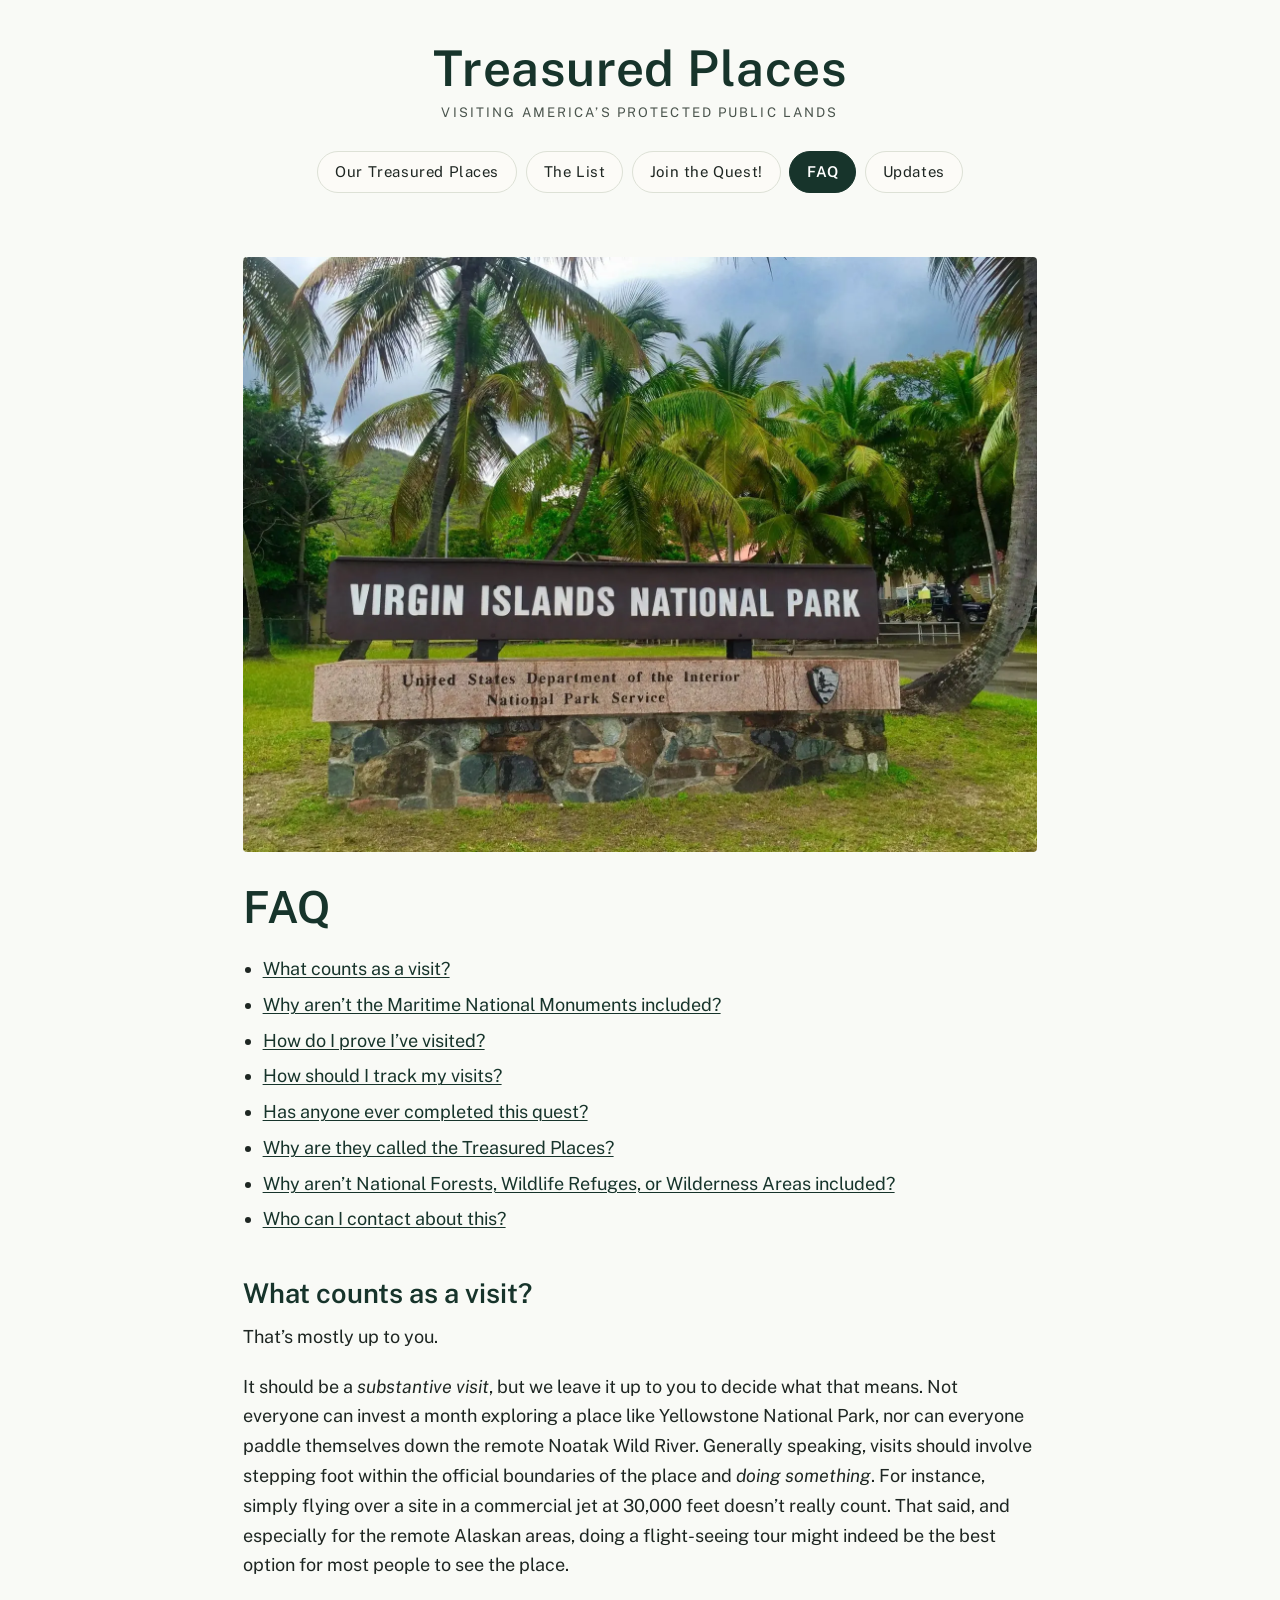
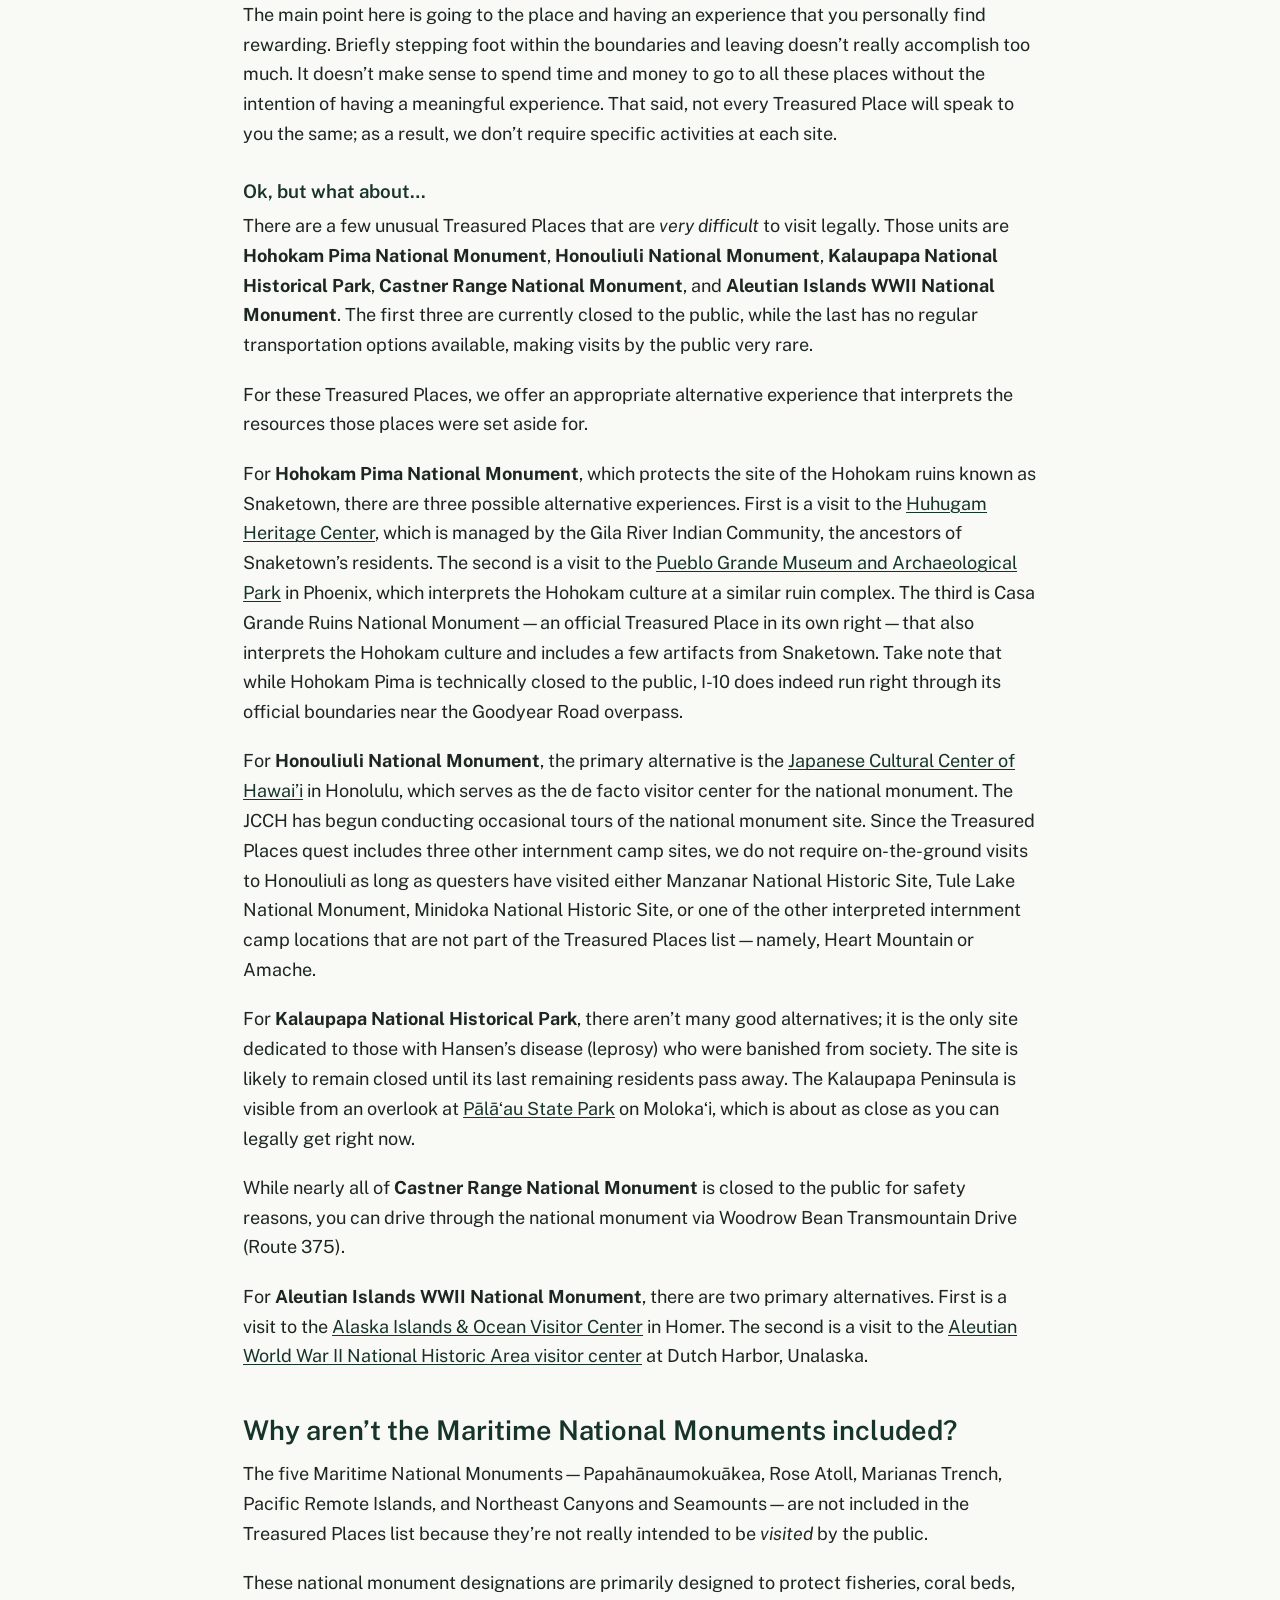
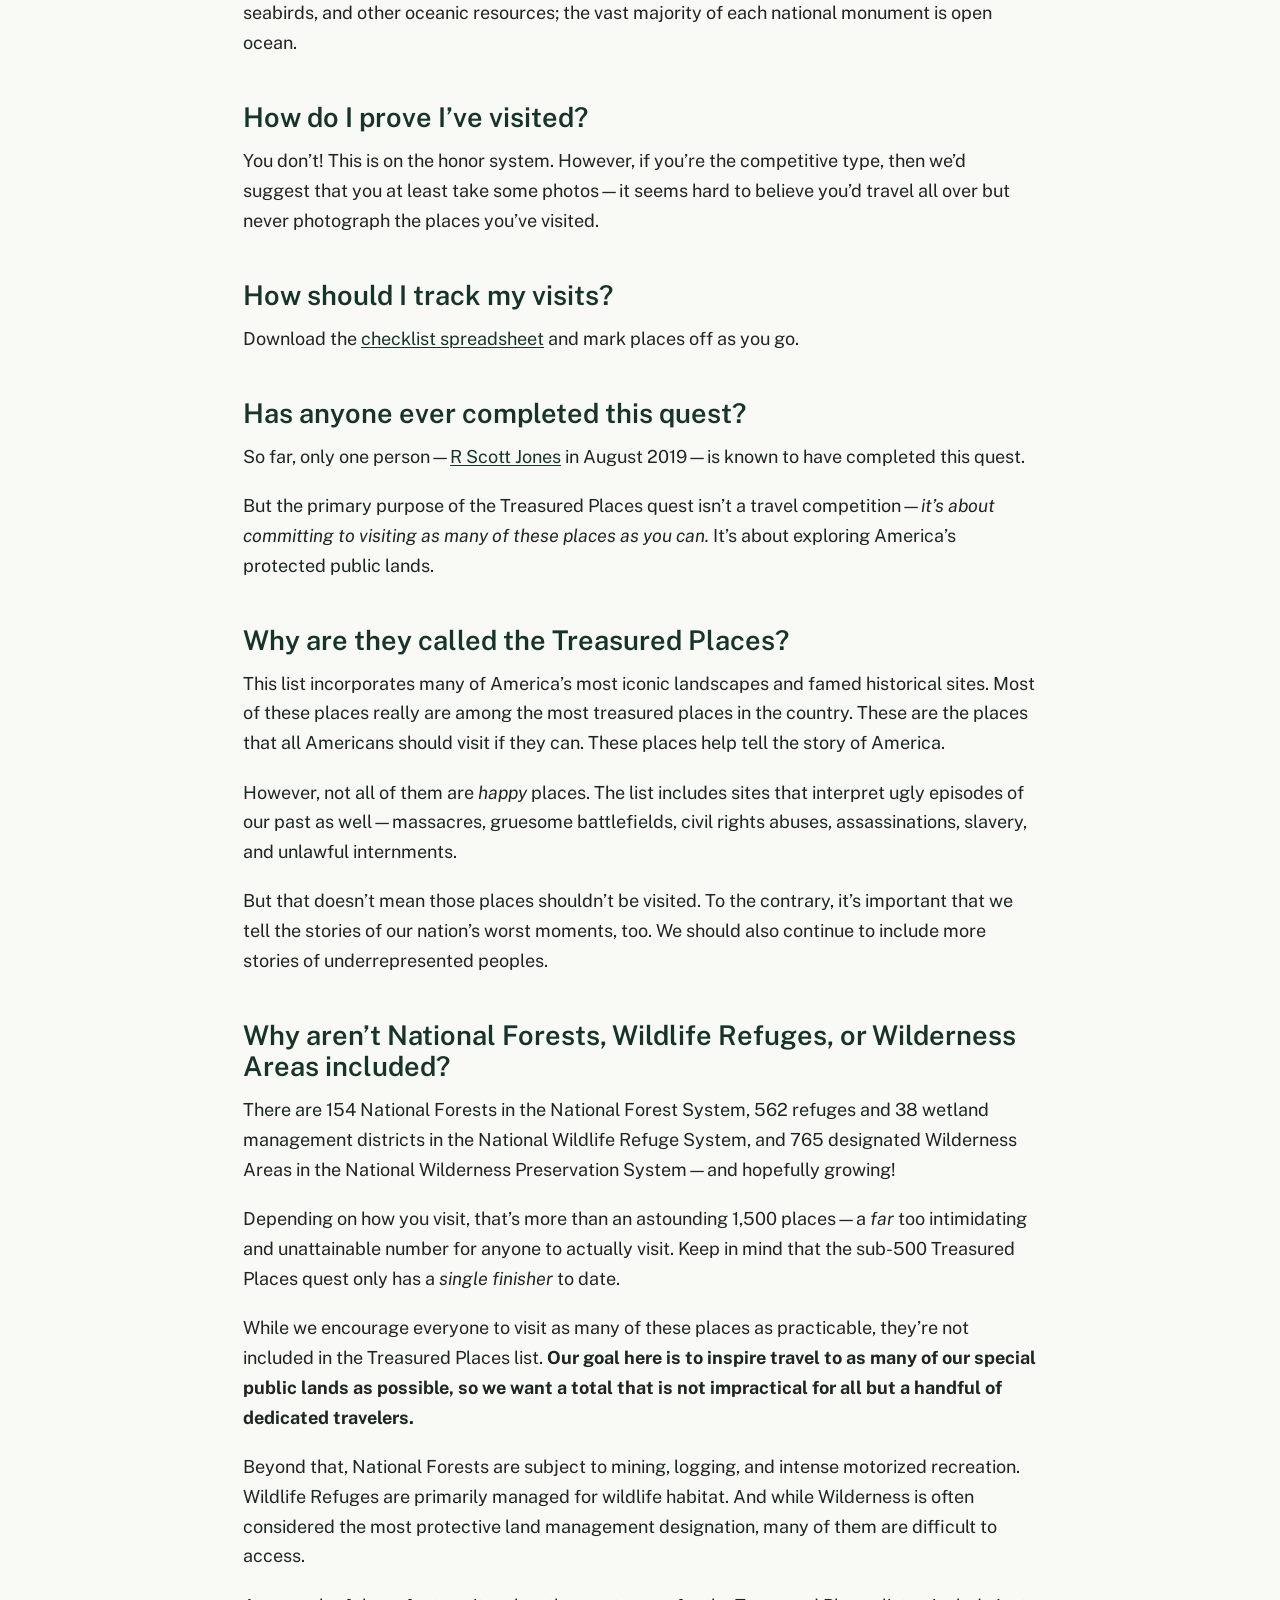
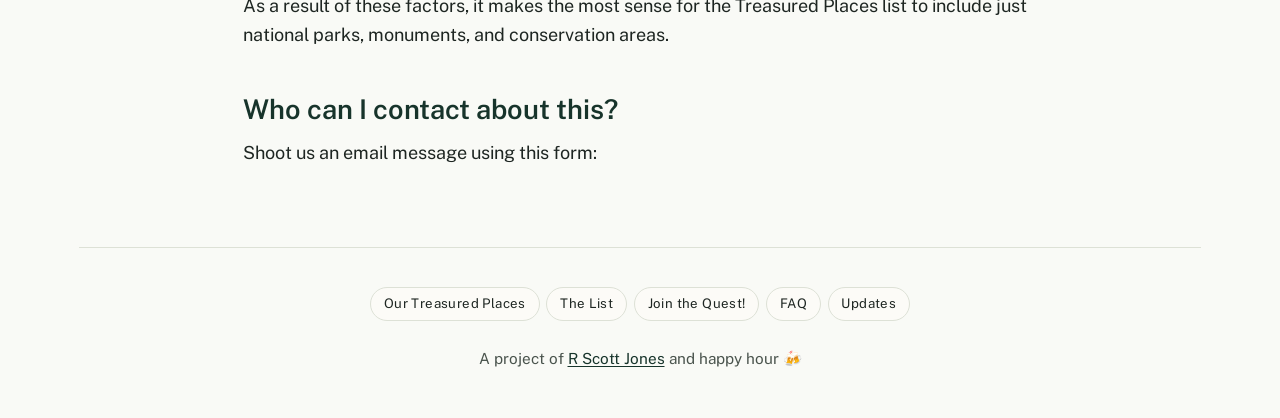
==== commit f8c982b9: "Update index.html Changed email address to letter bird form" ====
--- a/faq/index.html
+++ b/faq/index.html
@@ -99,7 +99,8 @@
 <p>Beyond that, National Forests are subject to mining, logging, and intense motorized recreation. Wildlife Refuges are primarily managed for wildlife habitat. And while Wilderness is often considered the most protective land management designation, many of them are difficult to access.</p>
 <p>As a result of these factors, it makes the most sense for the Treasured Places list to include just national parks, monuments, and conservation areas.</p>
 <h2 id="contact">Who can I contact about this?</h2>
-<p>Shoot us an email message at <em>contact @ treasuredplaces.us</em>.</p>
+<p>Shoot us an email message using this form:</p>
+  <script data-letterbirduser="treasuredplaces" src="https://letterbird.co/embed/v1.js"></script>
 </div>
 </main>
 <footer class="site-footer">
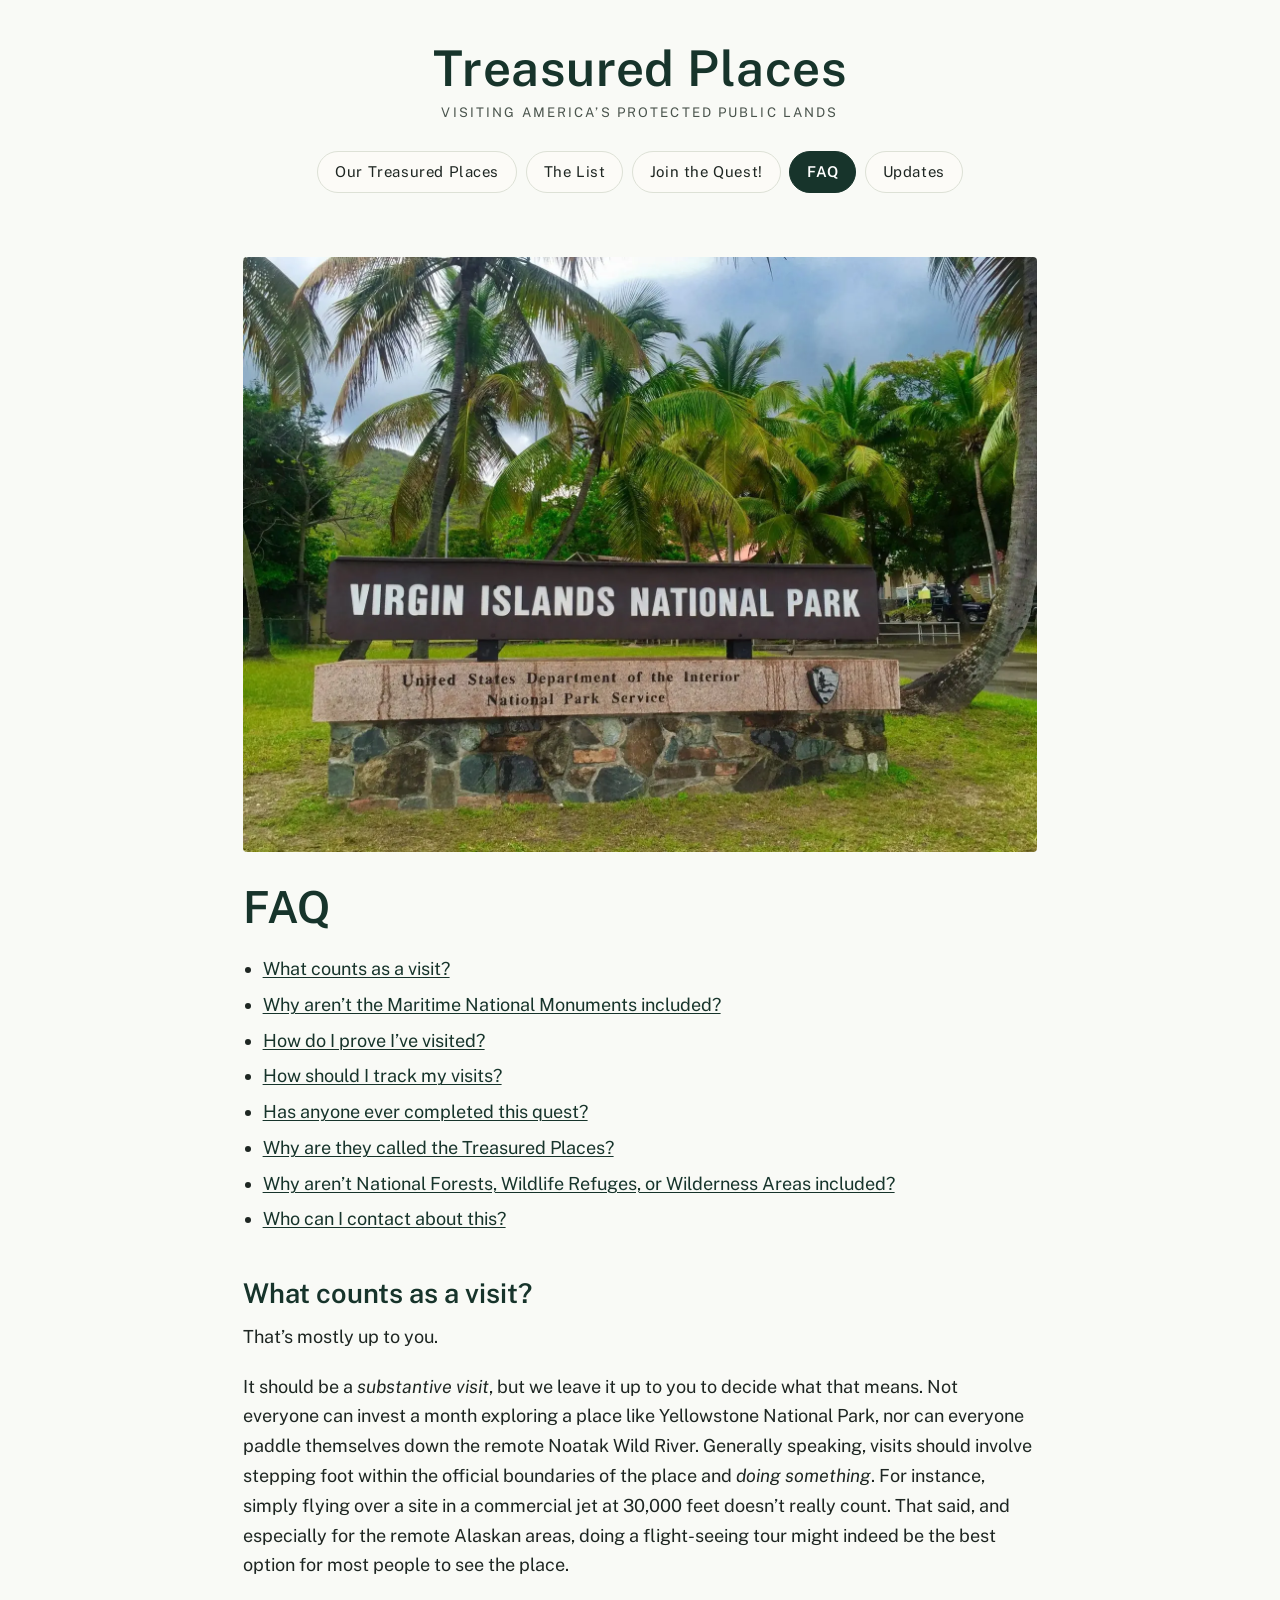
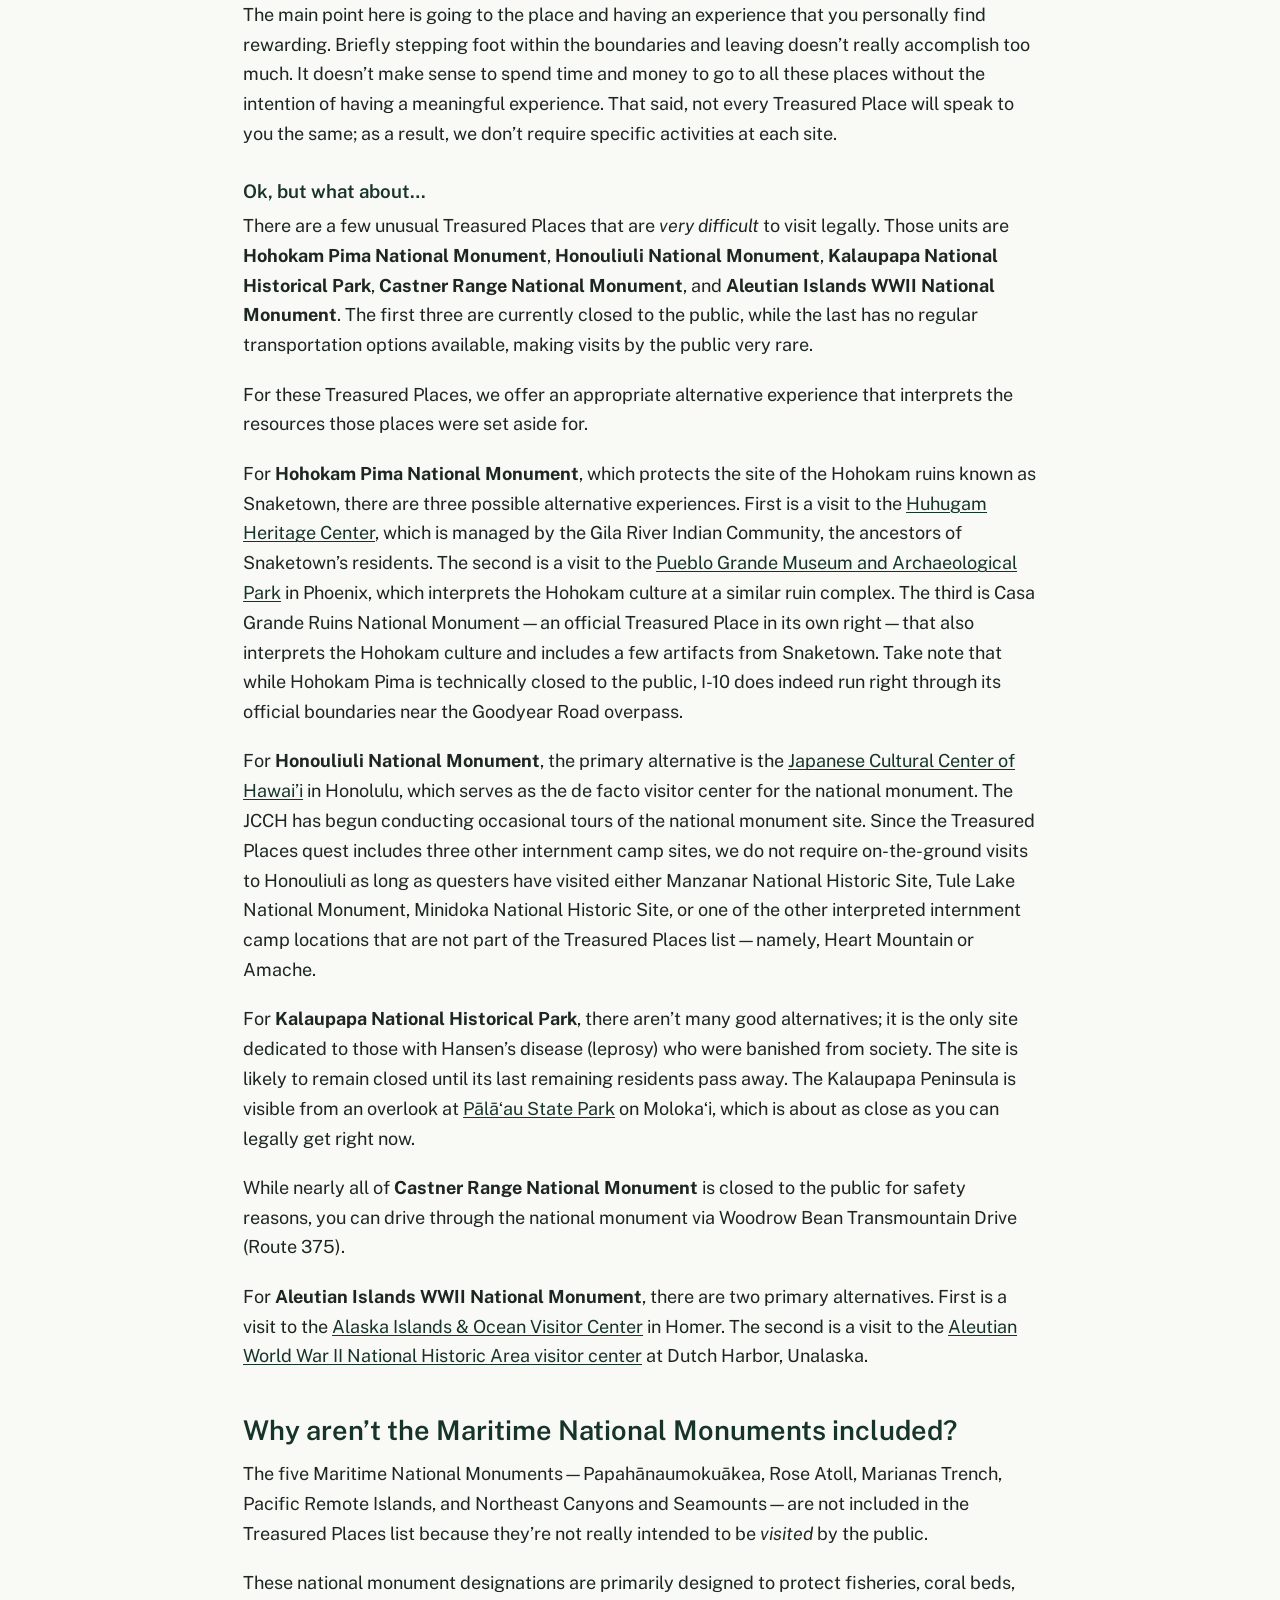
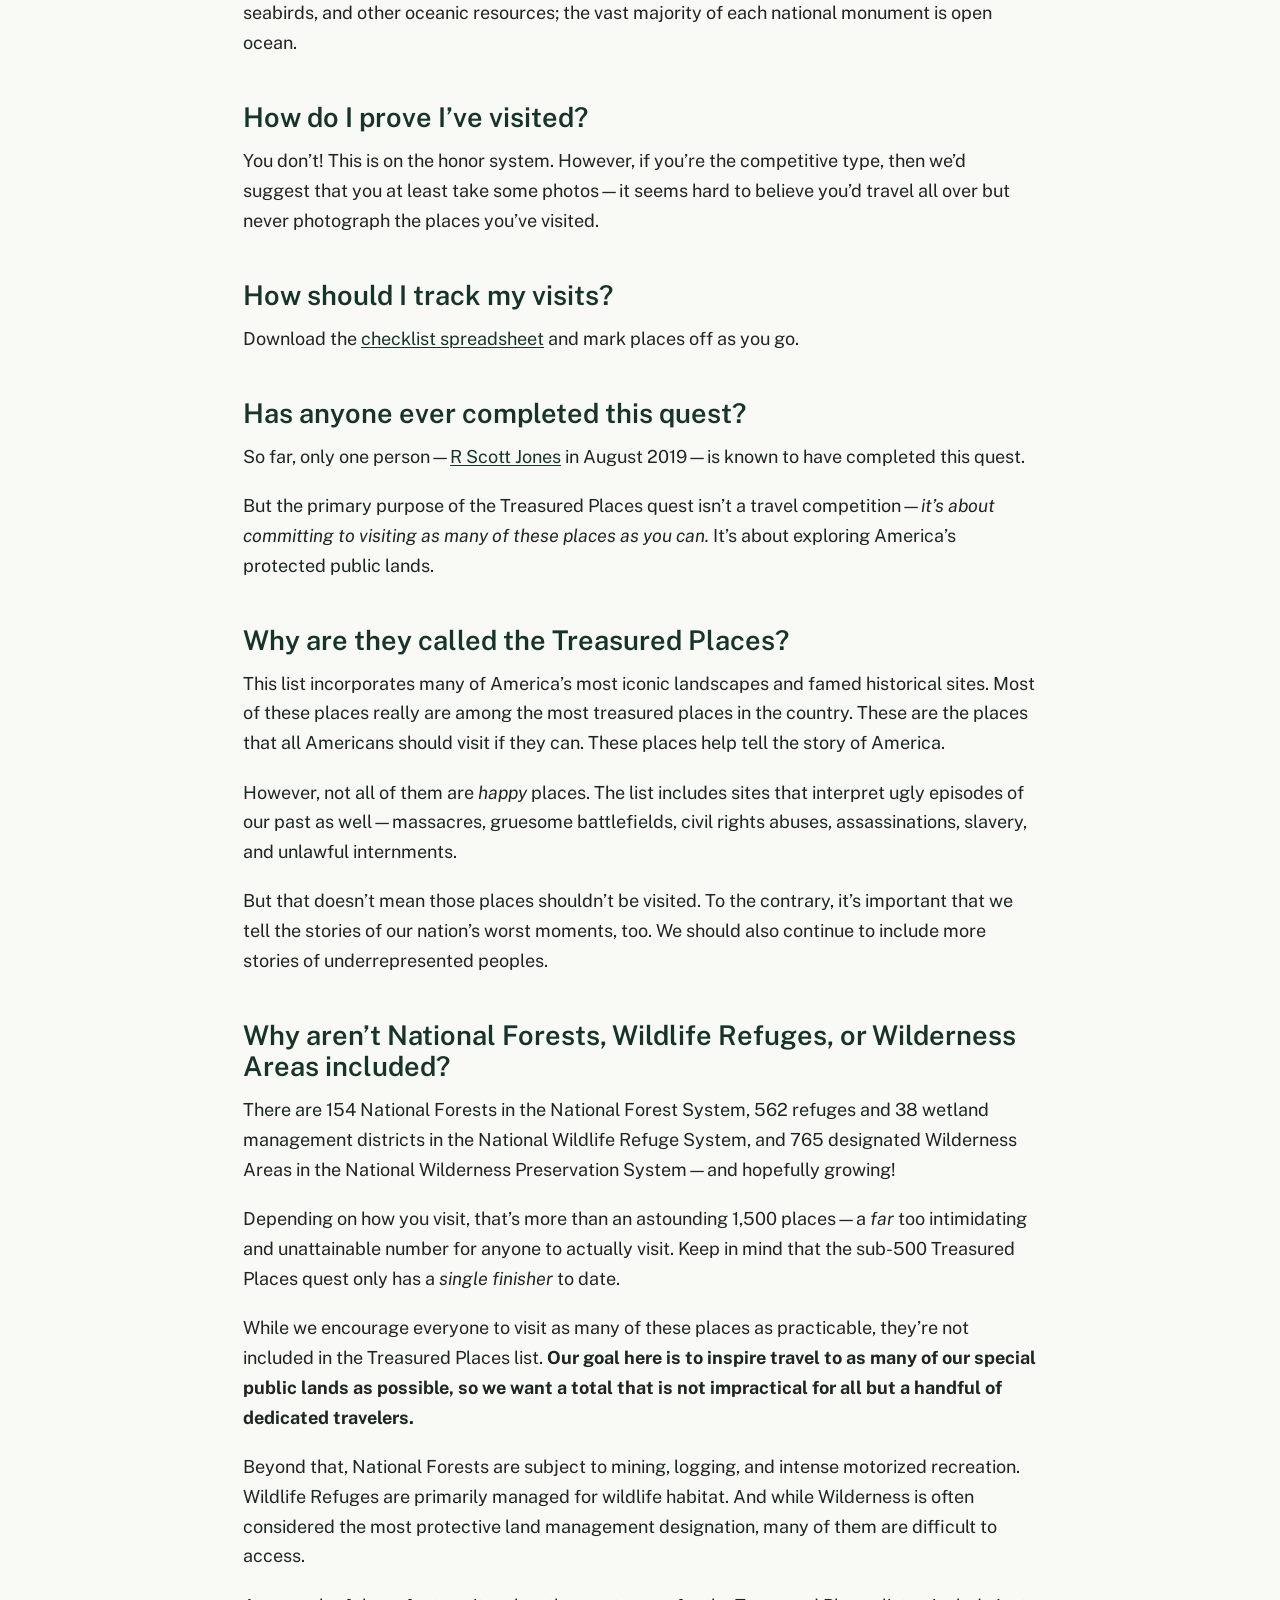
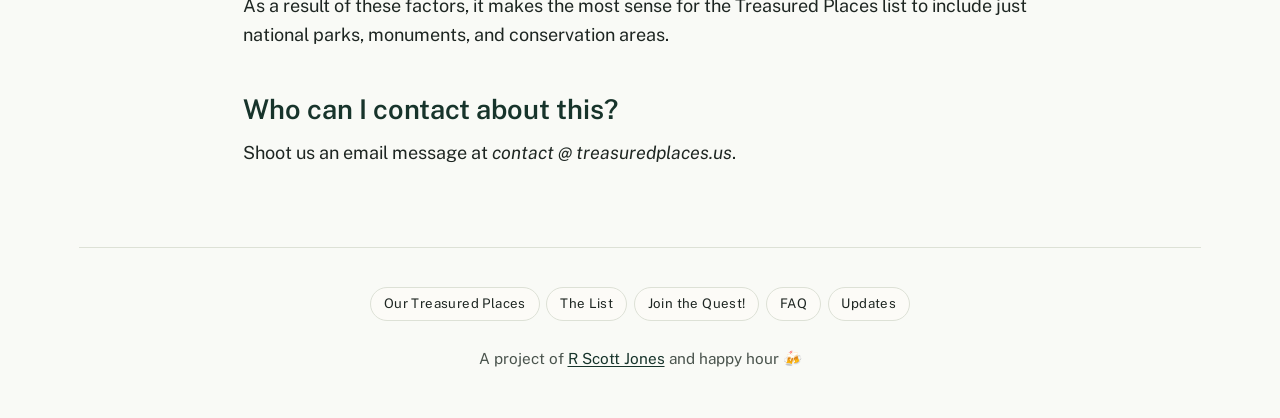
==== commit 9eea4f76: "Add files via upload" ====
--- a/faq/index.html
+++ b/faq/index.html
@@ -25,6 +25,8 @@
 <meta property="og:image:height" content="630"/>
 <meta property="og:image:alt" content="A wooden national park sign reading Thank You For Visiting Your National Park"/>
 <meta name="twitter:card" content="summary_large_image"/>
+<meta name="theme-color" content="#f9faf6" media="(prefers-color-scheme: light)"/>
+<meta name="theme-color" content="#121614" media="(prefers-color-scheme: dark)"/>
 </head>
 <body>
 <a class="skip" href="#content">Skip to content</a>
@@ -99,8 +101,7 @@
 <p>Beyond that, National Forests are subject to mining, logging, and intense motorized recreation. Wildlife Refuges are primarily managed for wildlife habitat. And while Wilderness is often considered the most protective land management designation, many of them are difficult to access.</p>
 <p>As a result of these factors, it makes the most sense for the Treasured Places list to include just national parks, monuments, and conservation areas.</p>
 <h2 id="contact">Who can I contact about this?</h2>
-<p>Shoot us an email message using this form:</p>
-  <script data-letterbirduser="treasuredplaces" src="https://letterbird.co/embed/v1.js"></script>
+<p>Shoot us an email message at <em>contact @ treasuredplaces.us</em>.</p>
 </div>
 </main>
 <footer class="site-footer">
--- a/assets/site.css
+++ b/assets/site.css
@@ -2,8 +2,11 @@
    Palette and type are set once here; every page uses this file. */
 
 :root {
+  color-scheme: light dark;
+
   --pine:        #17342b;
   --pine-deep:   #0d201a;
+  --pine-text:   #17342b;
   --bark:        #46341f;
   --bark-light:  #5c462c;
   --paper:       #f9faf6;
@@ -13,6 +16,20 @@
   --gold:        #c9a227;
   --rule:        #dde1d6;
 
+  /* Surfaces and text that sit on top of a solid accent fill */
+  --on-accent:          #fff;
+  --caption-on-accent:  #a9c0b4;
+  --btn-invert-bg:      #fff;
+  --field-bg:           #fff;
+
+  /* Callout boxes */
+  --info-bg:          #eaf4fb;
+  --info-border:      #4a90c4;
+  --infogreen-bg:     #e9f4ee;
+  --infogreen-border: #17342b;
+  --alert-bg:         #fdf6da;
+  --alert-border:     #cc9a1e;
+
   --display: "Public Sans", -apple-system, BlinkMacSystemFont, "Segoe UI", Roboto, Helvetica, Arial, sans-serif;
   --body: "Public Sans", -apple-system, BlinkMacSystemFont, "Segoe UI", Roboto, Helvetica, Arial, sans-serif;
 
@@ -21,6 +38,56 @@
 }
 
 *, *::before, *::after { box-sizing: border-box; }
+
+/* ---------- Dark mode ----------
+   Applies only when the visitor's operating system is set to dark.
+   There's no toggle and no JavaScript: if someone has never changed
+   that setting, they see the light site exactly as before.
+   Only the variables change — every rule below reads from them. */
+
+@media (prefers-color-scheme: dark) {
+  :root {
+    /* Deep desaturated green-black, so it still reads as "pine" not "grey" */
+    --paper:       #121614;
+    --paper-warm:  #1a201d;
+
+    --ink:         #e6ebe7;
+    --ink-soft:    #a4b0a9;
+    --rule:        #2f3a35;
+
+    /* Fills stay dark enough for white text; text gets its own lighter tone */
+    --pine:        #2b6350;
+    --pine-deep:   #0d201a;
+    --pine-text:   #8fc9ab;
+
+    /* Brown goes muted-warm; the raw bark is nearly invisible on dark */
+    --bark:        #7a5c37;
+    --bark-light:  #a07d4e;
+
+    --gold:        #d9b64a;
+
+    --on-accent:          #ffffff;
+    --caption-on-accent:  #cfe2d7;
+    --btn-invert-bg:      #121614;
+    --field-bg:           #1a201d;
+
+    --info-bg:          #16283a;
+    --info-border:      #5b9dd0;
+    --infogreen-bg:     #16291f;
+    --infogreen-border: #59a883;
+    --alert-bg:         #2f2a14;
+    --alert-border:     #d9b64a;
+  }
+
+  /* The button inverts to the page colour on hover, so its text
+     needs the lighter brown to stay legible. */
+  .btn:hover,
+  .btn:focus-visible { color: var(--bark-light); }
+
+  /* Photographs are usually mixed a touch bright against a dark page. */
+  .hero-figure img { filter: brightness(0.88); }
+}
+
 
 html { font-size: 106.25%; -webkit-text-size-adjust: 100%; }
 
@@ -35,7 +102,7 @@
 
 img { max-width: 100%; height: auto; display: block; }
 
-a { color: var(--pine); text-decoration-thickness: 1px; text-underline-offset: 2px; }
+a { color: var(--pine-text); text-decoration-thickness: 1px; text-underline-offset: 2px; }
 a:hover { color: var(--bark); }
 
 :focus-visible {
@@ -48,7 +115,7 @@
   left: -9999px;
   top: 0;
   background: var(--pine);
-  color: #fff;
+  color: var(--on-accent);
   padding: 0.75rem 1rem;
   z-index: 100;
 }
@@ -81,7 +148,7 @@
   line-height: 1.05;
   letter-spacing: 0.01em;
   margin: 0;
-  color: var(--pine);
+  color: var(--pine-text);
 }
 
 .sign-tagline {
@@ -125,13 +192,13 @@
 .nav-list a:focus-visible {
   background: var(--pine);
   border-color: var(--pine);
-  color: #fff;
+  color: var(--on-accent);
 }
 
 .nav-list a[aria-current="page"] {
   background: var(--pine);
   border-color: var(--pine);
-  color: #fff;
+  color: var(--on-accent);
   font-weight: 600;
 }
 
@@ -161,7 +228,7 @@
 
 h1, h2, h3 {
   font-family: var(--display);
-  color: var(--pine);
+  color: var(--pine-text);
   line-height: 1.15;
   font-weight: 600;
 }
@@ -207,7 +274,7 @@
 .tally-card .count {
   font-weight: 800;
   font-size: 2.5rem;
-  color: var(--pine);
+  color: var(--pine-text);
   line-height: 1.1;
 }
 
@@ -215,7 +282,7 @@
   display: block;
   font-weight: 700;
   font-size: 1rem;
-  color: var(--pine);
+  color: var(--pine-text);
   margin-top: 0.5rem;
   letter-spacing: 0.03em;
   line-height: 1.35;
@@ -238,7 +305,7 @@
 .tally-total .line {
   font-weight: 700;
   font-size: 1.6rem;
-  color: #fff;
+  color: var(--on-accent);
   line-height: 1.05;
   white-space: nowrap;
 }
@@ -251,7 +318,7 @@
   display: block;
   font-weight: 400;
   font-size: 0.7rem;
-  color: #a9c0b4;
+  color: var(--caption-on-accent);
   margin-top: 0.15rem;
   letter-spacing: 0.05em;
 }
@@ -269,7 +336,7 @@
 .btn {
   display: inline-block;
   background: var(--bark);
-  color: #fff;
+  color: var(--on-accent);
   text-decoration: none;
   font-weight: 600;
   letter-spacing: 0.03em;
@@ -279,7 +346,7 @@
   transition: background-color 0.15s ease, color 0.15s ease;
 }
 .btn:hover,
-.btn:focus-visible { background: #fff; color: var(--bark); }
+.btn:focus-visible { background: var(--btn-invert-bg); color: var(--bark); }
 .btn .arrow { margin-right: 0.4rem; }
 
 .toc { padding-left: 1.15rem; }
@@ -303,18 +370,18 @@
 .alert-box > :last-child { margin-bottom: 0; }
 
 .info-box {
-  background: #eaf4fb;
-  border-left-color: #4a90c4;
+  background: var(--info-bg);
+  border-left-color: var(--info-border);
 }
 
 .info-box--green {
-  background: #e9f4ee;
-  border-left-color: var(--pine);
+  background: var(--infogreen-bg);
+  border-left-color: var(--infogreen-border);
 }
 
 .alert-box {
-  background: #fdf6da;
-  border-left-color: #cc9a1e;
+  background: var(--alert-bg);
+  border-left-color: var(--alert-border);
 }
 
 /* ---------- The list ---------- */
@@ -352,7 +419,7 @@
   padding: 0 0.7rem;
   border: 1px solid var(--rule);
   border-radius: 3px;
-  background: #fff;
+  background: var(--field-bg);
   color: var(--ink);
 }
 
@@ -464,7 +531,7 @@
 
 .roster { padding-left: 1.15rem; margin: 1rem 0; }
 .roster li { padding: 0.9rem 0; }
-.roster li::marker { color: var(--pine); }
+.roster li::marker { color: var(--pine-text); }
 .roster .finisher { font-weight: 700; }
 
 .form-embed {
@@ -472,7 +539,7 @@
   border: 1px solid var(--rule);
   border-radius: 4px;
   overflow: hidden;
-  background: #fff;
+  background: var(--field-bg);
 }
 .form-embed iframe { display: block; width: 100%; border: 0; min-height: 720px; }
 
@@ -511,11 +578,11 @@
 .footer-nav a:focus-visible {
   background: var(--pine);
   border-color: var(--pine);
-  color: #fff;
+  color: var(--on-accent);
 }
 
 .colophon { margin: 0; }
-.colophon a { color: var(--pine); }
+.colophon a { color: var(--pine-text); }
 
 @media (prefers-reduced-motion: reduce) {
   *, *::before, *::after { transition: none !important; animation: none !important; }
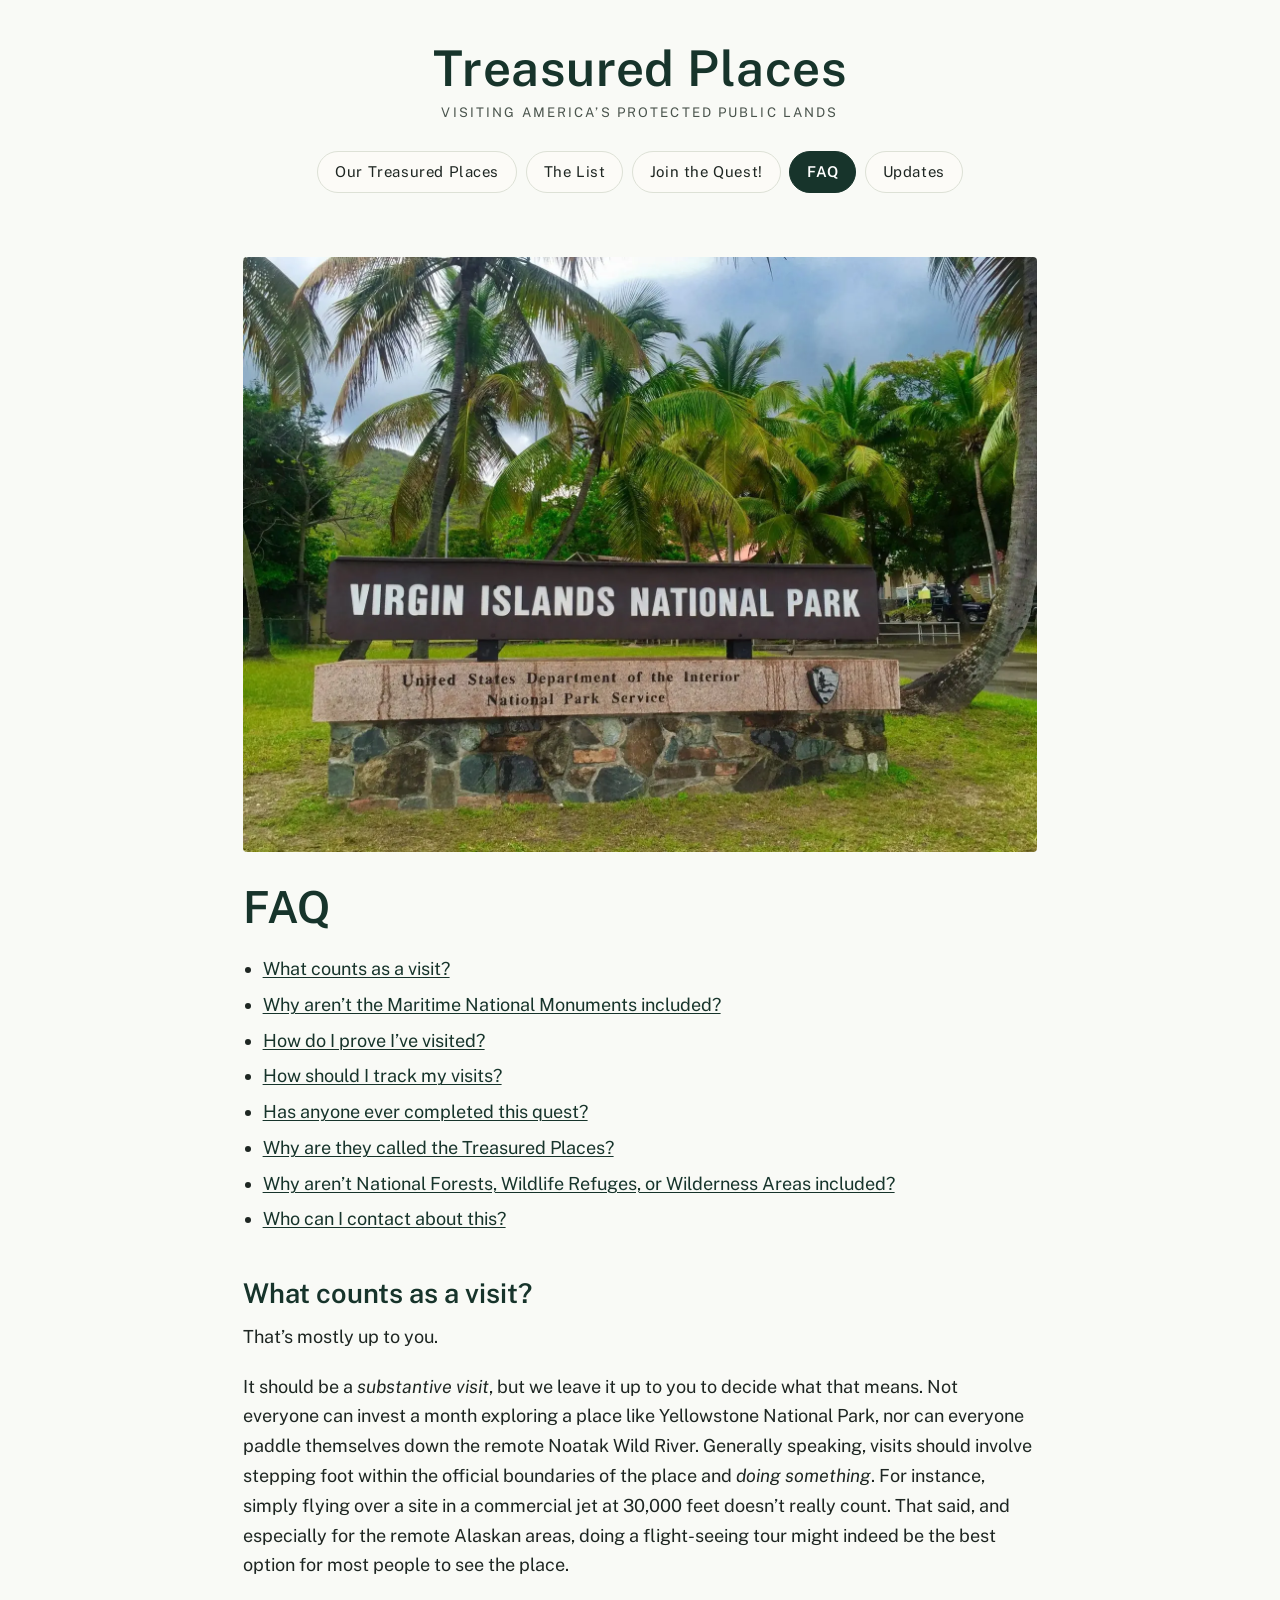
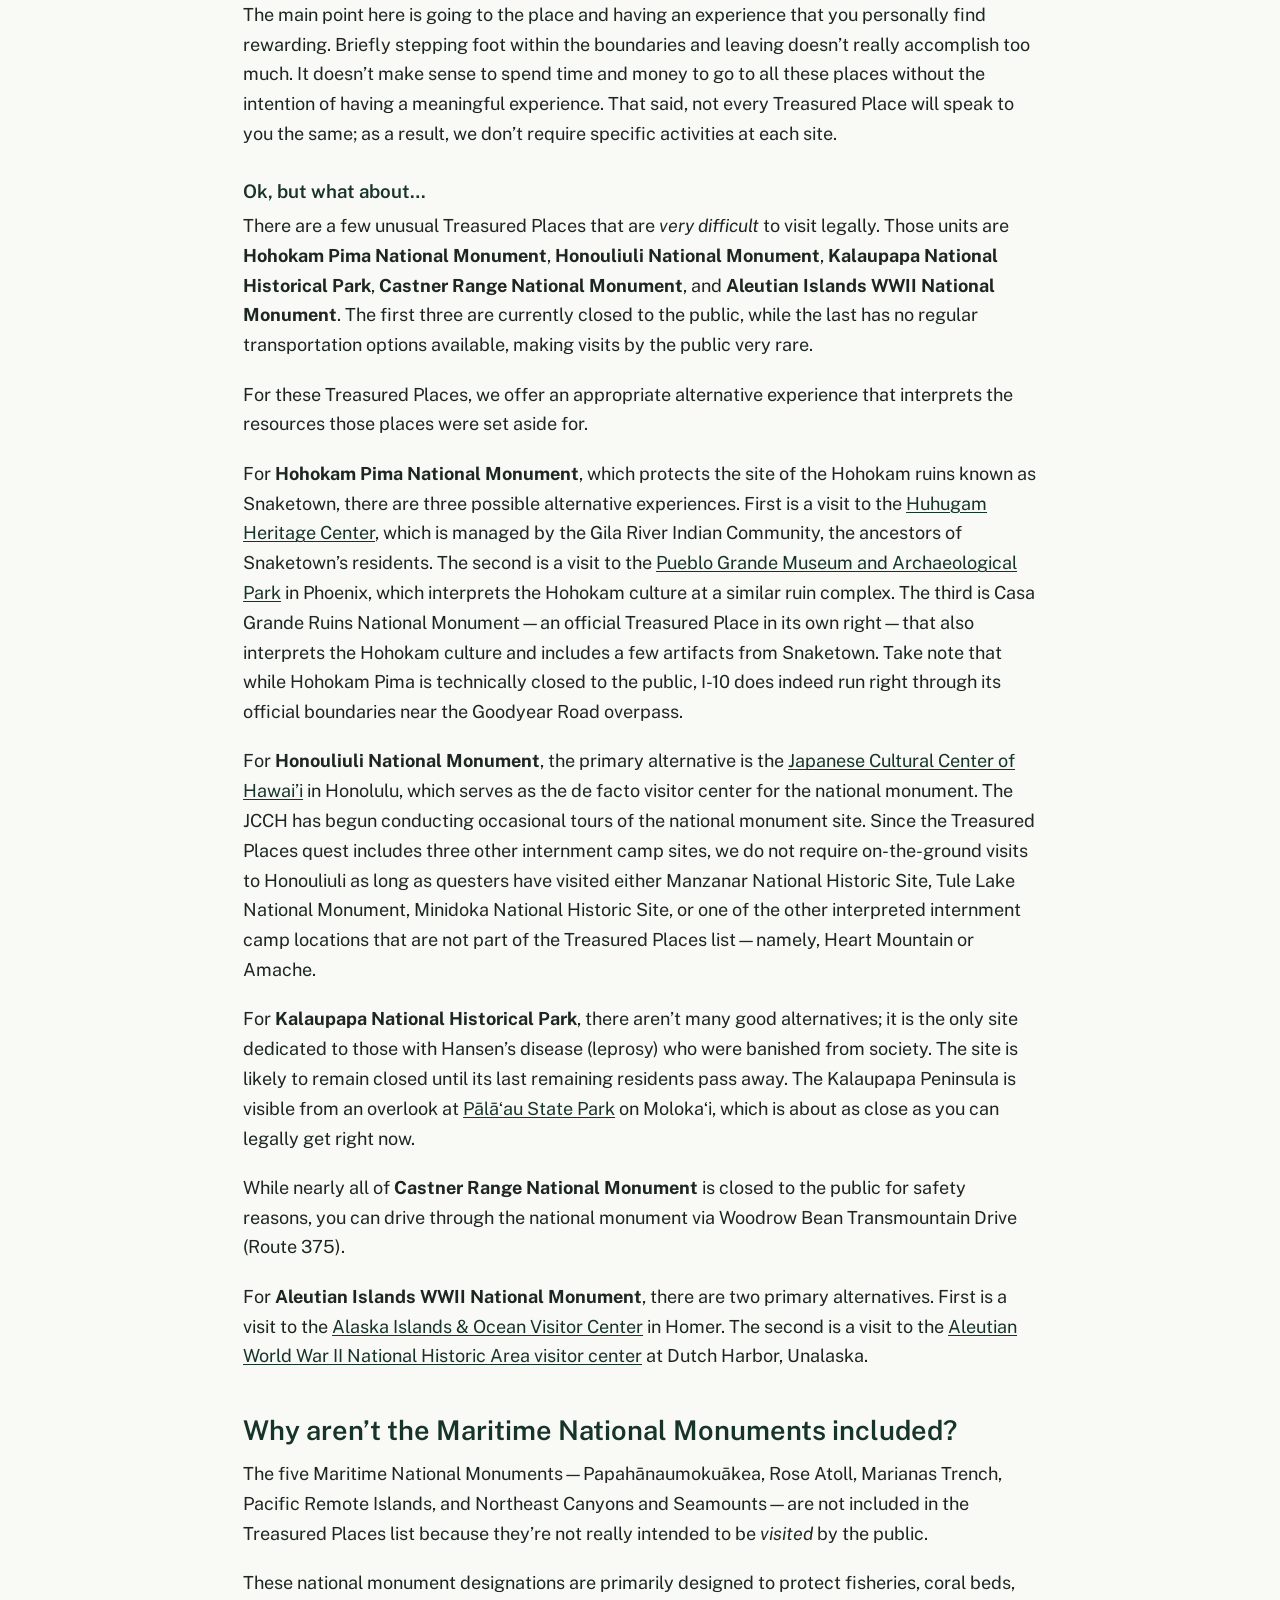
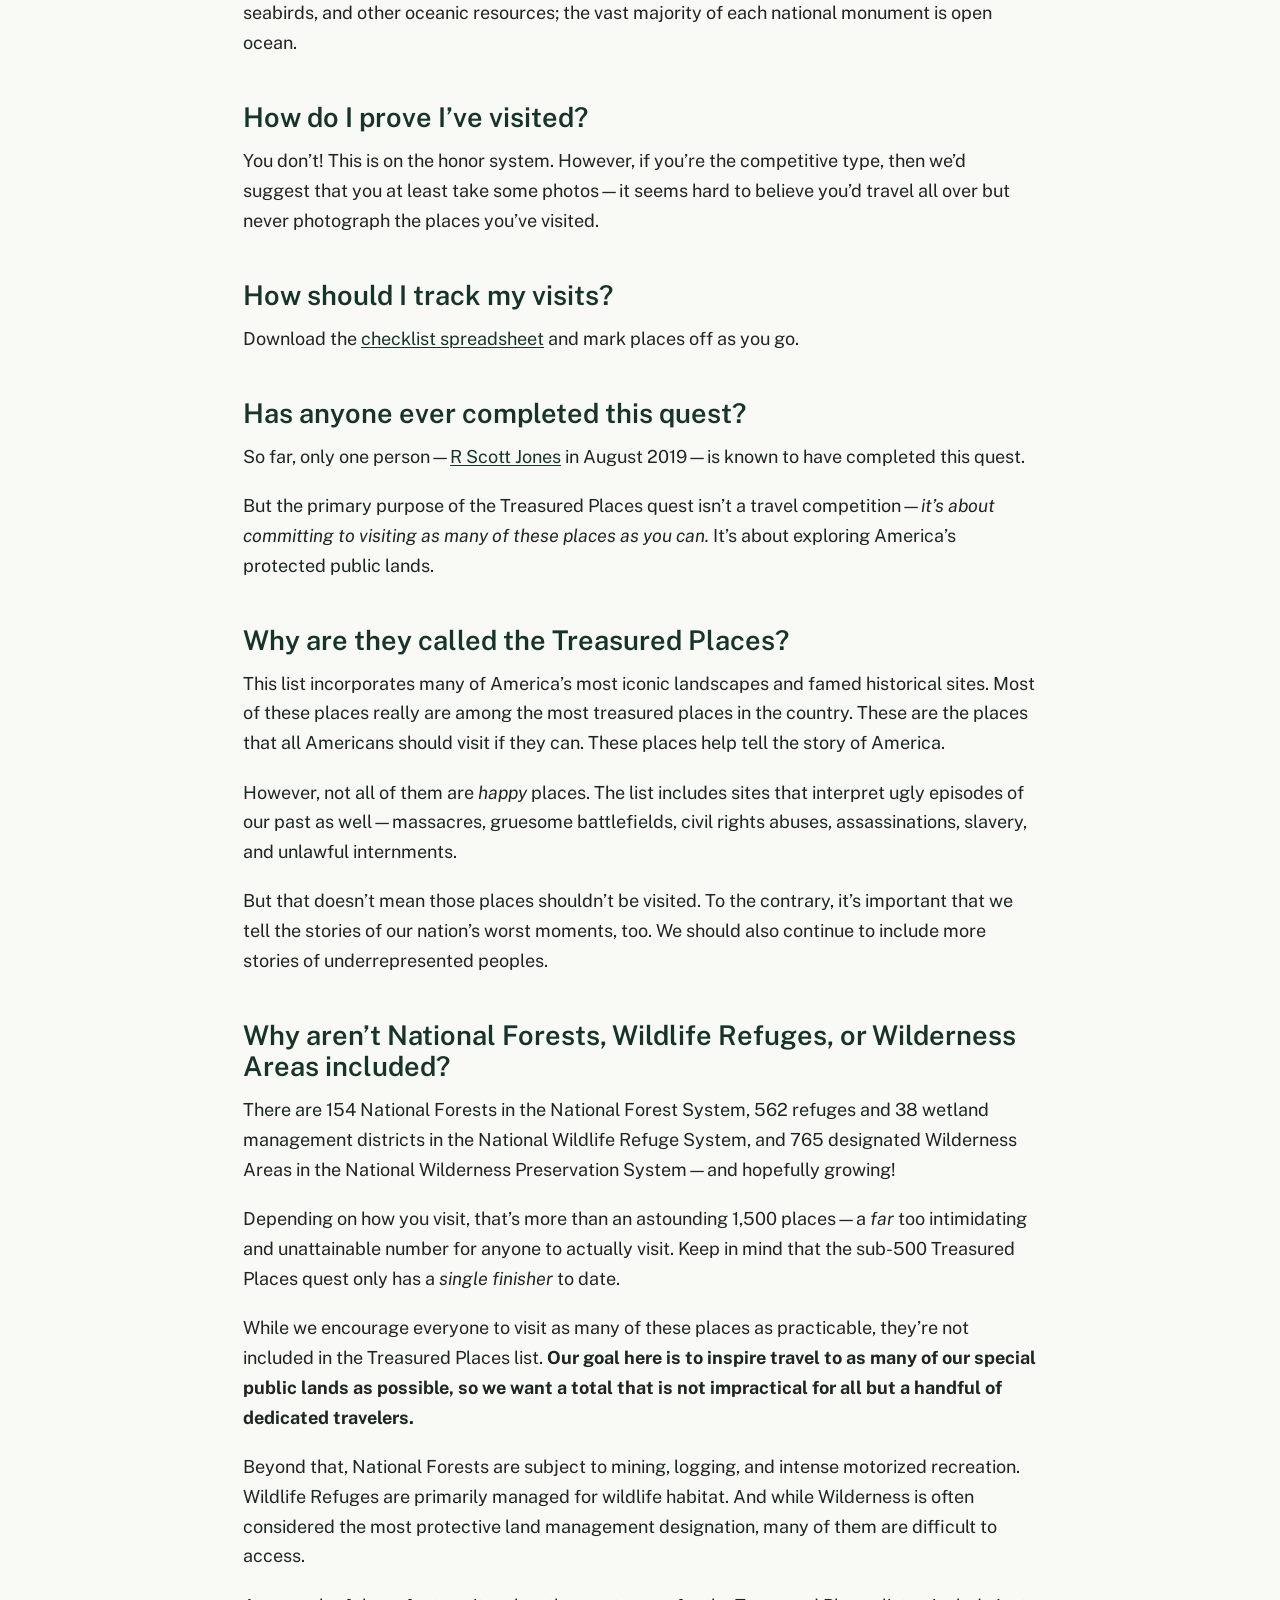
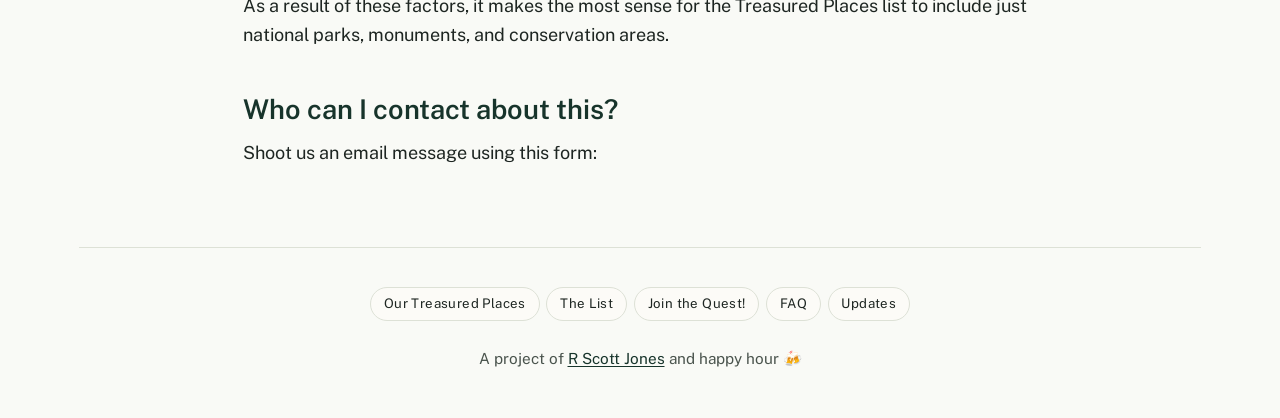
==== commit f01846ae: "Update index.html added letterbird" ====
--- a/faq/index.html
+++ b/faq/index.html
@@ -101,7 +101,8 @@
 <p>Beyond that, National Forests are subject to mining, logging, and intense motorized recreation. Wildlife Refuges are primarily managed for wildlife habitat. And while Wilderness is often considered the most protective land management designation, many of them are difficult to access.</p>
 <p>As a result of these factors, it makes the most sense for the Treasured Places list to include just national parks, monuments, and conservation areas.</p>
 <h2 id="contact">Who can I contact about this?</h2>
-<p>Shoot us an email message at <em>contact @ treasuredplaces.us</em>.</p>
+<p>Shoot us an email message using this form:</p>
+  <script data-letterbirduser="treasuredplaces" src="https://letterbird.co/embed/v1.js"></script>
 </div>
 </main>
 <footer class="site-footer">
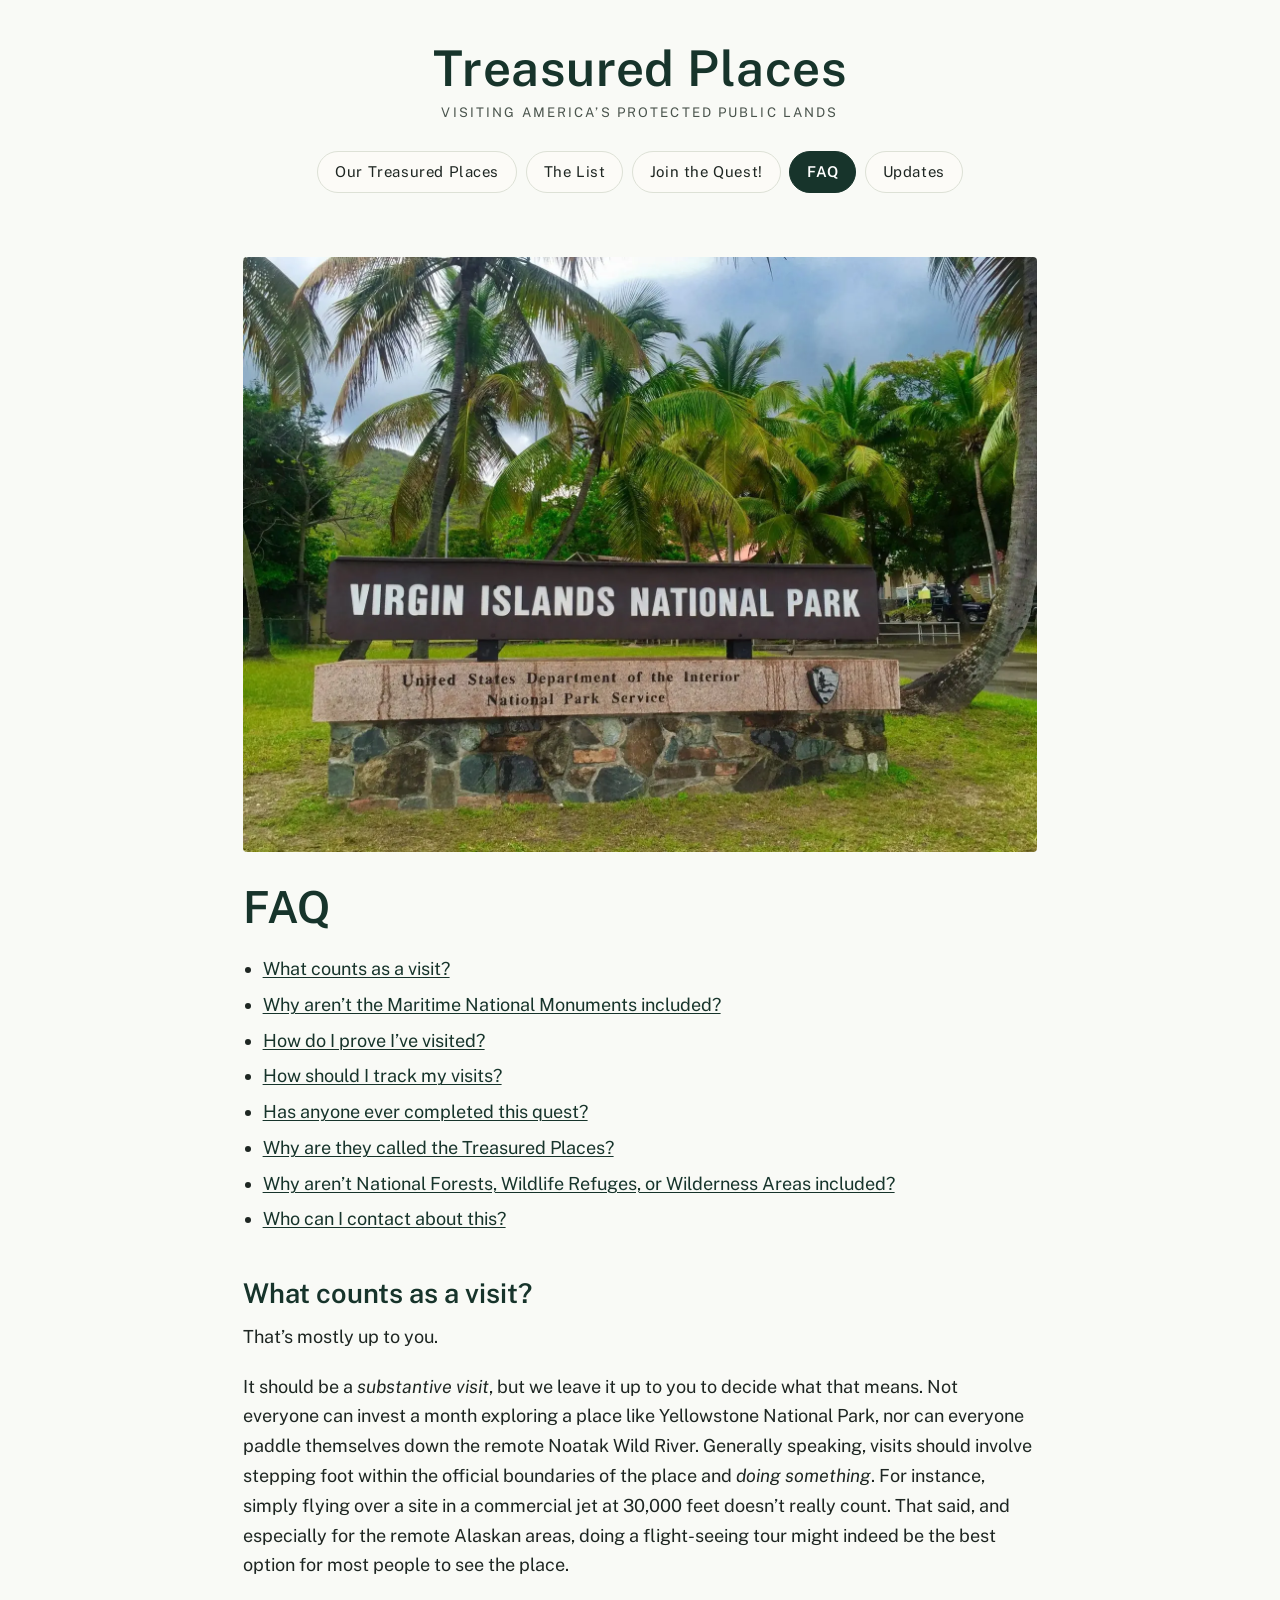
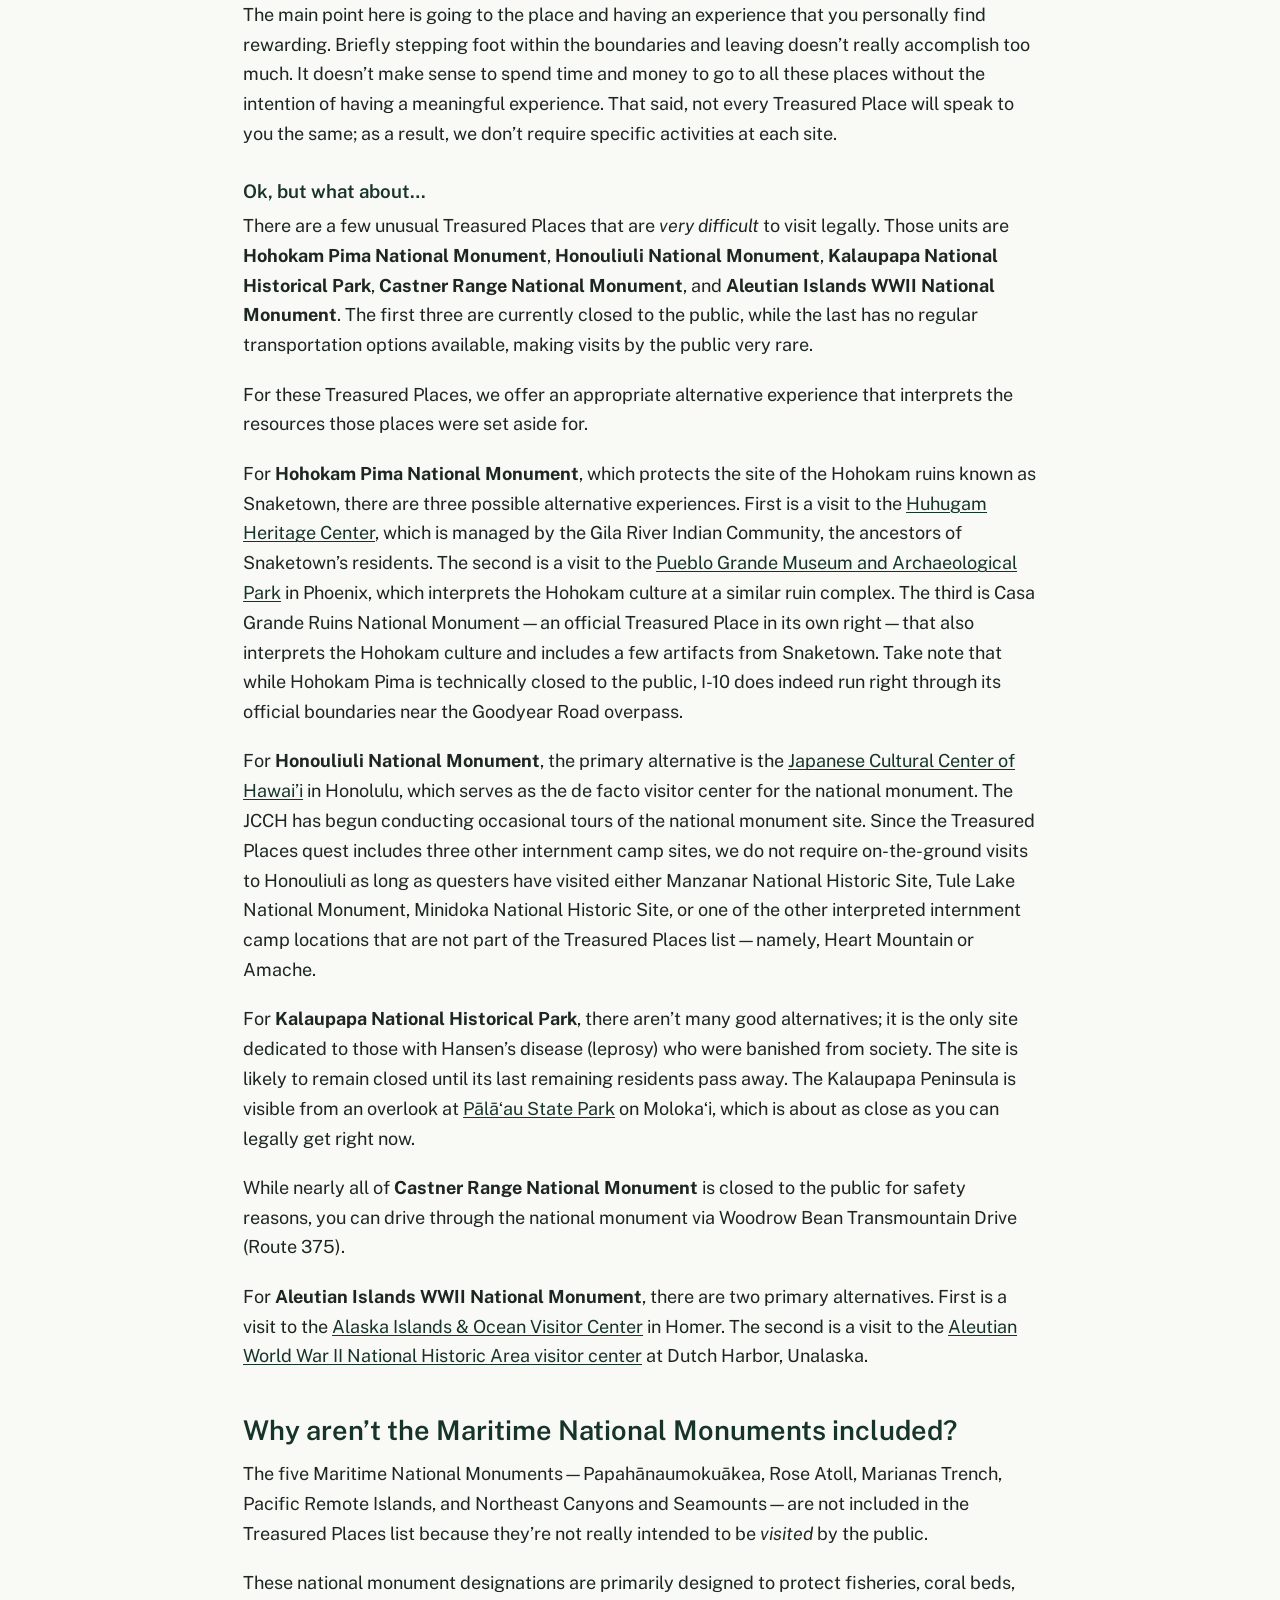
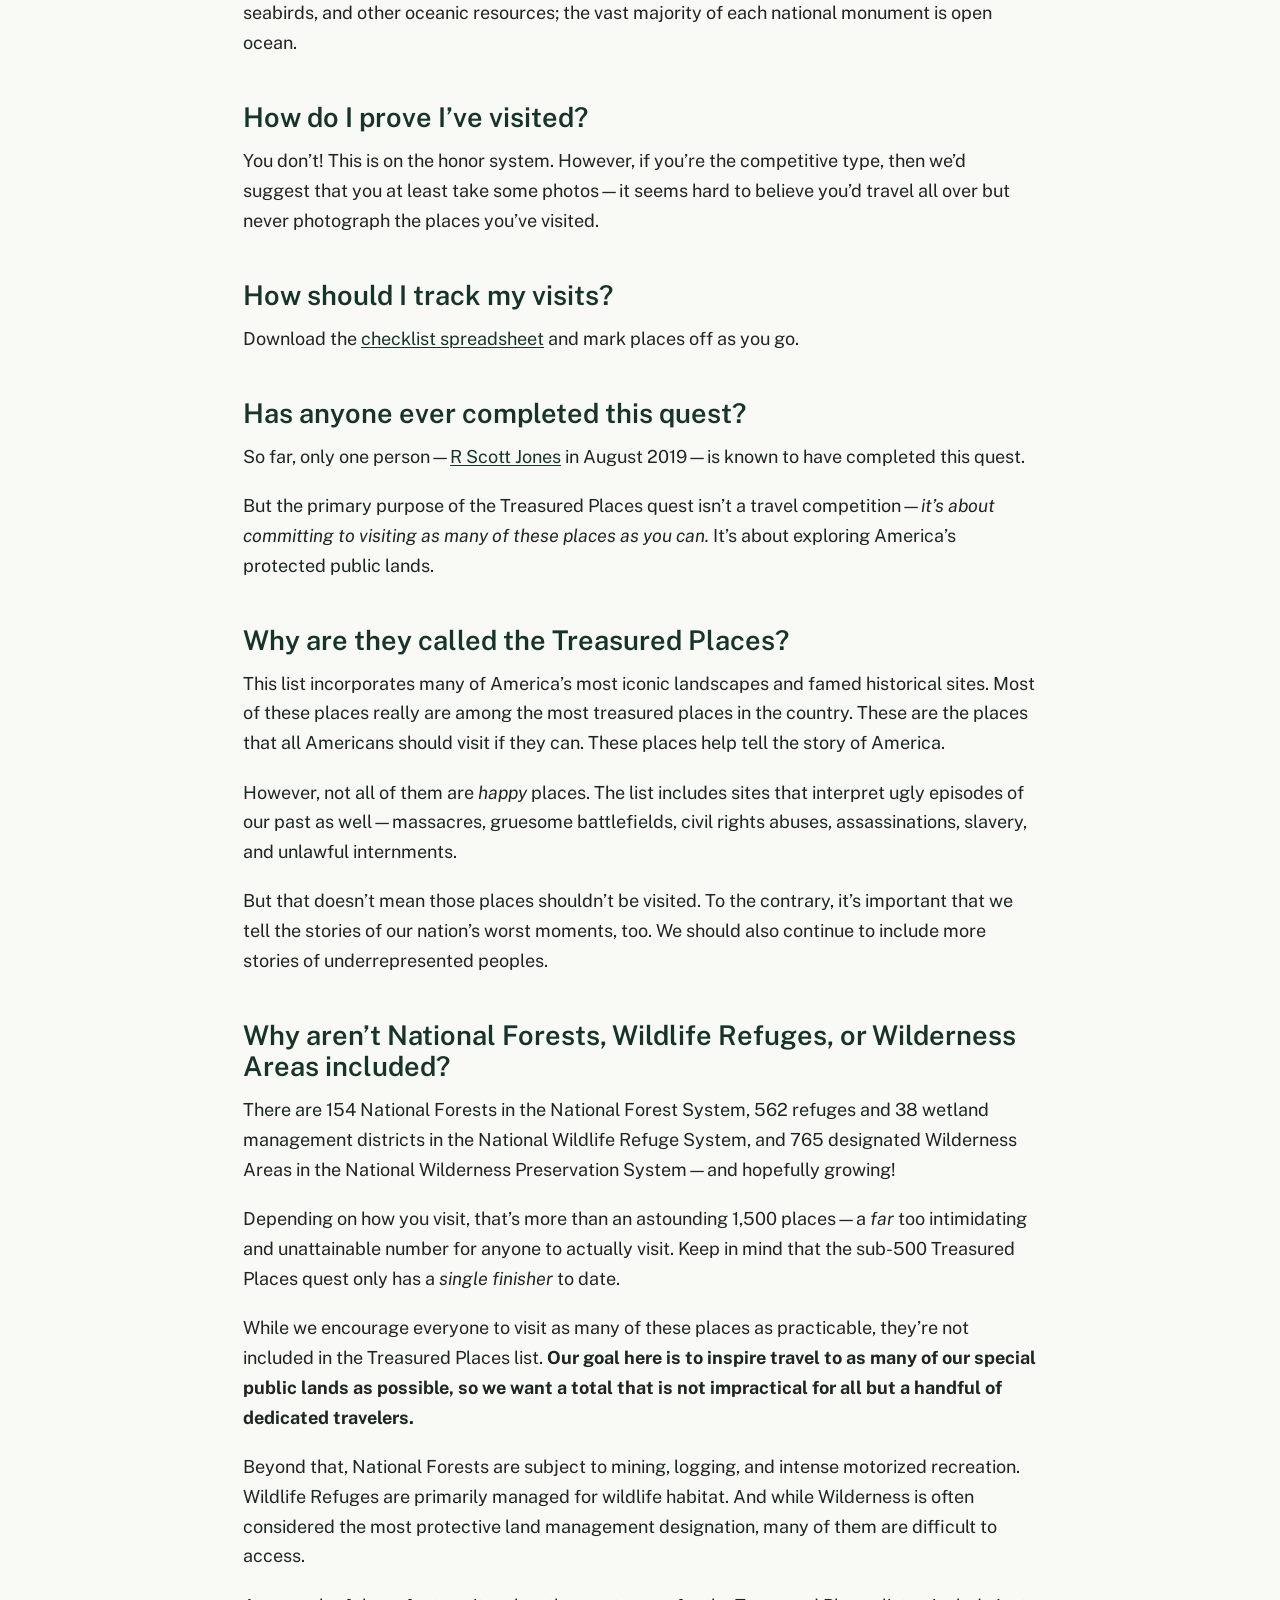
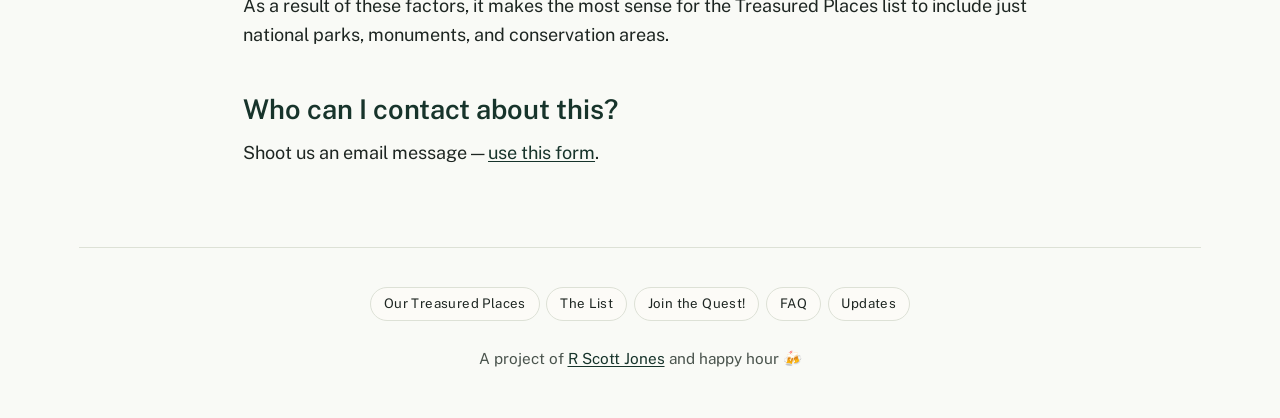
==== commit b49f55f7: "Add files via upload" ====
--- a/faq/index.html
+++ b/faq/index.html
@@ -101,7 +101,7 @@
 <p>Beyond that, National Forests are subject to mining, logging, and intense motorized recreation. Wildlife Refuges are primarily managed for wildlife habitat. And while Wilderness is often considered the most protective land management designation, many of them are difficult to access.</p>
 <p>As a result of these factors, it makes the most sense for the Treasured Places list to include just national parks, monuments, and conservation areas.</p>
 <h2 id="contact">Who can I contact about this?</h2>
-<p>Shoot us an email message using this form:</p>
+<p>Shoot us an email message — <a href="https://letterbird.co/treasuredplaces">use this form</a>.</p>
   <script data-letterbirduser="treasuredplaces" src="https://letterbird.co/embed/v1.js"></script>
 </div>
 </main>
